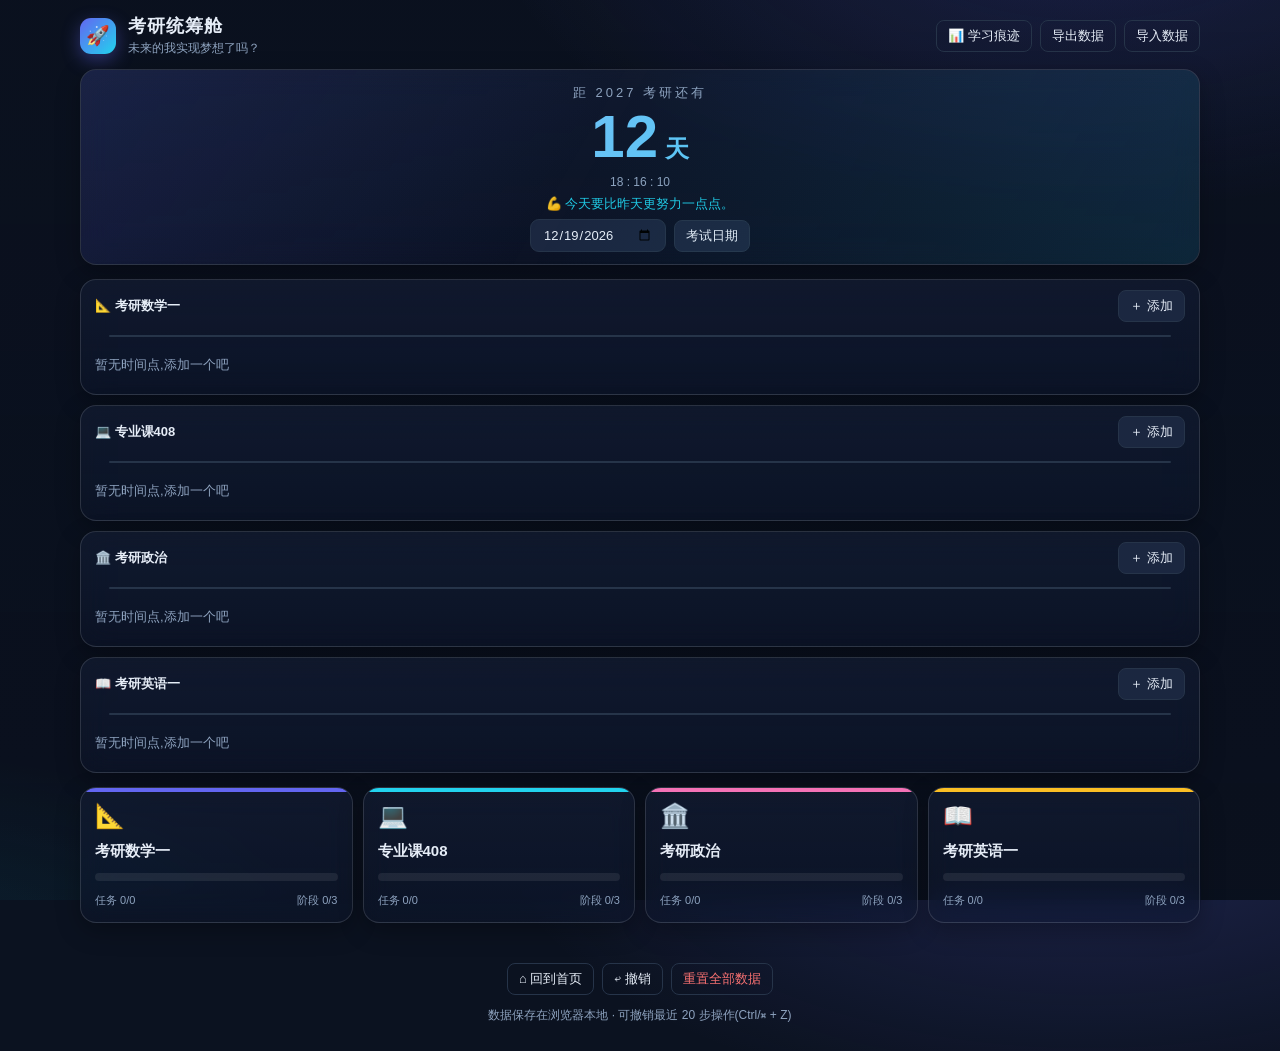
==== index.html @ 226c54fd "已完成区(可编辑/恢复);学习痕迹图表(热力图+趋势图);任务/节点记录完成日期" ====
<!DOCTYPE html>
<html lang="zh-CN">
<head>
<meta charset="UTF-8">
<meta name="viewport" content="width=device-width, initial-scale=1.0">
<title>考研统筹舱 · 向未来出发</title>
<style>
  :root {
    --bg: #0b1220;
    --panel: #141d30;
    --panel-2: #1b2740;
    --line: #263449;
    --text: #e6edf7;
    --muted: #8ea3bf;
    --accent: #6366f1;
    --accent-2: #22d3ee;
    --good: #34d399;
    --warn: #fbbf24;
    --danger: #f87171;
    --radius: 16px;
    --shadow: 0 10px 30px rgba(0,0,0,.35);
  }
  * { box-sizing: border-box; margin: 0; padding: 0; }
  html, body { height: 100%; }
  body {
    font-family: -apple-system, BlinkMacSystemFont, "PingFang SC", "Hiragino Sans GB", "Microsoft YaHei", sans-serif;
    background:
      radial-gradient(1000px 500px at 85% -10%, rgba(99,102,241,.22), transparent 60%),
      radial-gradient(800px 400px at -10% 110%, rgba(34,211,238,.14), transparent 60%),
      var(--bg);
    color: var(--text);
    min-height: 100vh;
  }
  .bg-video {
    position: fixed; inset: 0; width: 100%; height: 100%;
    object-fit: cover; z-index: 0; pointer-events: none;
  }
  .bg-overlay {
    position: fixed; inset: 0; z-index: 1; pointer-events: none;
    background: linear-gradient(180deg, rgba(8,12,24,.28) 0%, rgba(8,12,24,.40) 55%, rgba(8,12,24,.55) 100%);
    opacity: .5;
    transition: opacity .35s ease;
  }
  body:hover .bg-overlay {
    opacity: 1;
  }
  @media (hover: none) {
    .bg-overlay { opacity: 1; }
  }
  .wrap { max-width: 1160px; margin: 0 auto; padding: 14px 20px 24px; }
  .wrap, .toast { position: relative; z-index: 2; }

  header.top { display: flex; align-items: center; justify-content: space-between; gap: 12px; margin-bottom: 12px; flex-wrap: wrap; }
  .brand { display: flex; align-items: center; gap: 12px; }
  .brand .logo {
    width: 36px; height: 36px; border-radius: 11px; flex: none;
    background: linear-gradient(135deg, var(--accent), var(--accent-2));
    display: flex; align-items: center; justify-content: center; font-size: 19px;
    box-shadow: 0 6px 18px rgba(99,102,241,.4);
  }
  .brand h1 { font-size: 18px; font-weight: 700; letter-spacing: 1px; }
  .brand p { font-size: 12px; color: var(--muted); margin-top: 2px; }
  .top-actions { display: flex; gap: 8px; }

  .btn {
    appearance: none; border: 1px solid var(--line); background: var(--panel-2); color: var(--text);
    padding: 9px 16px; border-radius: 10px; font-size: 14px; cursor: pointer; transition: .18s;
    font-family: inherit;
  }
  .btn:hover { border-color: var(--accent); transform: translateY(-1px); }
  .btn.primary { background: linear-gradient(135deg, var(--accent), #4f46e5); border: none; box-shadow: 0 6px 16px rgba(99,102,241,.35); }
  .btn.primary:hover { filter: brightness(1.1); }
  .btn.ghost { background: transparent; }
  .btn.small { padding: 6px 11px; font-size: 13px; border-radius: 8px; }
  .btn.danger { color: var(--danger); }
  .btn:disabled { opacity: .45; cursor: not-allowed; transform: none; }

  .card {
    background: linear-gradient(180deg, rgba(24,34,58,.50), rgba(16,24,44,.40));
    border: 1px solid rgba(255,255,255,.13); border-radius: var(--radius);
    box-shadow: 0 8px 24px rgba(0,0,0,.28); padding: 18px;
    backdrop-filter: blur(14px) saturate(1.3);
    -webkit-backdrop-filter: blur(14px) saturate(1.3);
  }
  .card h2 { font-size: 16px; margin-bottom: 14px; display: flex; align-items: center; gap: 8px; }
  .card h2 .dot { width: 8px; height: 8px; border-radius: 50%; background: var(--accent); box-shadow: 0 0 10px var(--accent); }

  /* 倒计时 */
  .countdown { text-align: center; padding: 14px 22px 12px; position: relative; overflow: hidden; }
  .countdown::before {
    content: ""; position: absolute; inset: 0;
    background: linear-gradient(120deg, rgba(99,102,241,.12), transparent 45%, rgba(34,211,238,.1));
    pointer-events: none;
  }
  .countdown .label { color: var(--muted); font-size: 13px; letter-spacing: 3px; }
  .countdown .big { font-size: clamp(38px, 6vw, 60px); font-weight: 800; line-height: 1.15;
    background: linear-gradient(120deg, #a5b4fc, var(--accent-2)); -webkit-background-clip: text; background-clip: text; color: transparent;
    font-variant-numeric: tabular-nums;
  }
  .countdown .big small { font-size: .4em; font-weight: 600; }
  .countdown .detail { margin-top: 4px; font-size: 12px; color: var(--muted); }
  .countdown .quote { margin-top: 6px; font-size: 13px; color: var(--accent-2); opacity: .95; }
  .countdown .date-edit { margin-top: 6px; display: inline-flex; gap: 8px; align-items: center; }
  .countdown input[type=date] {
    background: var(--panel-2); border: 1px solid var(--line); color: var(--text);
    padding: 7px 12px; border-radius: 9px; font-size: 13px; font-family: inherit;
  }

  /* 首页科目卡片 */
  .subject-strip { display: grid; grid-template-columns: repeat(4, 1fr); gap: 10px; margin-top: 14px; }
  @media (max-width: 980px) { .subject-strip { grid-template-columns: repeat(2, 1fr); } }
  @media (max-width: 560px) { .subject-strip { grid-template-columns: 1fr; } }
  .subject-card {
    position: relative; border-radius: var(--radius); padding: 14px; cursor: pointer; overflow: hidden;
    background: linear-gradient(180deg, rgba(24,34,58,.50), rgba(16,24,44,.40));
    border: 1px solid rgba(255,255,255,.13); box-shadow: 0 8px 24px rgba(0,0,0,.28);
    backdrop-filter: blur(14px) saturate(1.3);
    -webkit-backdrop-filter: blur(14px) saturate(1.3);
    transition: .2s; display: flex; flex-direction: column; gap: 12px;
  }
  .subject-card::before { content: ""; position: absolute; top: 0; left: 0; right: 0; height: 4px; background: var(--sc, var(--accent)); }
  .subject-card:hover { transform: translateY(-4px); border-color: var(--sc, var(--accent)); box-shadow: 0 16px 34px rgba(0,0,0,.45); }
  .subject-card .icon { font-size: 24px; }
  .subject-card .name { font-size: 15px; font-weight: 700; }
  .subject-card .meta { font-size: 11px; color: var(--muted); display: flex; justify-content: space-between; }
  .subject-card .go { margin-top: auto; font-size: 12px; color: var(--sc, var(--accent)); display: flex; align-items: center; gap: 4px; }
  .bar { height: 8px; background: rgba(255,255,255,.08); border-radius: 99px; overflow: hidden; }
  .bar i { display: block; height: 100%; width: 0; border-radius: 99px; background: linear-gradient(90deg, var(--sc, var(--accent)), var(--accent-2)); transition: width .4s; }

  /* 科目页 */
  .sub-header { display: flex; align-items: center; gap: 14px; margin-bottom: 20px; flex-wrap: wrap; }
  .sub-header .back { font-size: 15px; color: var(--muted); cursor: pointer; text-decoration: none; display: flex; align-items: center; gap: 4px; }
  .sub-header .back:hover { color: var(--text); }
  .sub-header h2 { font-size: 22px; font-weight: 800; display: flex; align-items: center; gap: 10px; }
  .sub-header h2 span { width: 38px; height: 38px; border-radius: 11px; background: var(--sc, var(--accent)); display: flex; align-items: center; justify-content: center; font-size: 20px; }
  .tools { display: flex; gap: 10px; flex-wrap: wrap; }
  .tool-link {
    display: inline-flex; align-items: center; gap: 7px; text-decoration: none; color: var(--text);
    background: var(--panel-2); border: 1px solid var(--line); padding: 10px 16px; border-radius: 11px; font-size: 14px; transition: .18s;
  }
  .tool-link:hover { border-color: var(--sc, var(--accent)); transform: translateY(-2px); box-shadow: 0 8px 20px rgba(0,0,0,.3); }
  .tool-link .arr { color: var(--sc, var(--accent)); }
  .no-tools { color: var(--muted); font-size: 13px; background: rgba(255,255,255,.04); border: 1px dashed var(--line); border-radius: 11px; padding: 12px 16px; }

  .grid-2 { display: grid; grid-template-columns: 1fr 1fr; gap: 16px; margin-top: 16px; }
  @media (max-width: 780px) { .grid-2 { grid-template-columns: 1fr; } }

  /* 计时器 */
  .timer-wrap { display: flex; flex-direction: column; align-items: center; gap: 14px; }
  .ring { position: relative; width: 200px; height: 200px; }
  .ring svg { transform: rotate(-90deg); }
  .ring .ring-bg { stroke: rgba(255,255,255,.08); }
  .ring .ring-fg { stroke: url(#grad); stroke-linecap: round; transition: stroke-dashoffset .3s linear; }
  .ring .time {
    position: absolute; inset: 0; display: flex; flex-direction: column; align-items: center; justify-content: center;
    font-size: 40px; font-weight: 800; font-variant-numeric: tabular-nums;
  }
  .ring .time small { font-size: 12px; color: var(--muted); font-weight: 500; }
  .timer-presets { display: flex; gap: 8px; flex-wrap: wrap; justify-content: center; }
  .timer-presets .btn.active { background: var(--accent); border-color: transparent; }
  .timer-ctrl { display: flex; gap: 10px; align-items: center; flex-wrap: wrap; justify-content: center; }
  .timer-custom { display: flex; gap: 8px; align-items: center; }
  .timer-custom input { width: 68px; background: var(--panel-2); border: 1px solid var(--line); color: var(--text); padding: 8px 10px; border-radius: 9px; font-size: 14px; font-family: inherit; }
  .timer-status { font-size: 13px; color: var(--muted); }
  .today-focus { text-align: center; margin-top: 6px; font-size: 13px; }
  .today-focus b { color: var(--accent-2); font-size: 18px; }
  .modal-mask {
    position: fixed; inset: 0; z-index: 50; background: rgba(8,12,24,.66);
    display: none; align-items: center; justify-content: center; padding: 20px;
  }
  .modal-mask.show { display: flex; }
  .modal-box {
    background: var(--panel-2); border: 1px solid var(--line); border-radius: 16px;
    box-shadow: var(--shadow); padding: 24px; width: 100%; max-width: 380px;
  }
  .modal-box h3 { font-size: 17px; margin-bottom: 6px; }
  .modal-box p { font-size: 13px; color: var(--muted); margin-bottom: 14px; }
  .modal-box select {
    width: 100%; background: var(--panel); border: 1px solid var(--line); color: var(--text);
    padding: 10px 12px; border-radius: 10px; font-size: 14px; font-family: inherit; margin-bottom: 16px;
  }
  .modal-box input[type=text], .modal-box input[type=number], .modal-box input[type=date] {
    width: 100%; background: var(--panel); border: 1px solid var(--line); color: var(--text);
    padding: 10px 12px; border-radius: 10px; font-size: 14px; font-family: inherit;
  }
  .modal-box input + input { margin-top: 10px; }
  .modal-actions { display: flex; gap: 8px; justify-content: flex-end; }
  .task-group { margin-top: 12px; padding-top: 12px; border-top: 1px dashed var(--line); }
  .task-group-head { display: flex; justify-content: space-between; align-items: center; font-size: 13px; margin-bottom: 6px; }
  .task-group-head .tg-name { font-weight: 700; }
  .task-group-head .tg-count { color: var(--muted); font-size: 12px; }
  .tg-bar { height: 6px; margin-bottom: 8px; }
  .stage select.task-stage-pick {
    background: var(--panel-2); border: 1px solid var(--line); color: var(--text);
    padding: 5px 6px; border-radius: 8px; font-family: inherit; font-size: 12px; max-width: 112px;
  }
  .stage-add select {
    background: var(--panel-2); border: 1px solid var(--line); color: var(--text);
    padding: 9px 10px; border-radius: 9px; font-family: inherit; font-size: 13px;
  }
  .auto-arch { display: flex; align-items: center; gap: 6px; font-size: 12px; color: var(--muted); margin-bottom: 10px; cursor: pointer; }
  .auto-arch input { accent-color: var(--accent); width: 14px; height: 14px; }
  .archive-toggle {
    margin-top: 4px; cursor: pointer; color: var(--muted); font-size: 12px;
    background: none; border: none; font-family: inherit; padding: 4px 0;
  }
  .archive-toggle:hover { color: var(--text); }
  .archived-list { margin-top: 6px; }
  .archived-list .stage { opacity: .72; }
  .archived-list .stage .stage-title { color: var(--muted); }
  .tree-block { margin-top: 6px; }
  .stage-root { background: rgba(255,255,255,.055); border: 1px solid var(--line); border-radius: 11px; }
  .node-row { background: transparent; border: none; }
  .tgl { border: none; background: none; color: var(--muted); cursor: pointer; font-size: 11px; padding: 2px 4px; width: 20px; flex: none; }
  .tgl:hover { color: var(--text); }
  .tree-children { padding-left: 2px; }
  .legend { display: flex; gap: 8px; font-size: 11px; color: var(--muted); margin-top: 10px; align-items: center; flex-wrap: wrap; }
  .sw { display: inline-block; width: 10px; height: 10px; border-radius: 2px; margin-right: 2px; vertical-align: -1px; }
  .stat-cards { display: grid; grid-template-columns: repeat(auto-fit, minmax(140px, 1fr)); gap: 10px; }
  .stat-card { background: rgba(255,255,255,.05); border: 1px solid var(--line); border-radius: 12px; padding: 12px 14px; }
  .stat-card span { font-size: 12px; color: var(--muted); }
  .stat-card b { display: block; font-size: 21px; margin-top: 4px; color: var(--accent-2); }
  .mark { display: inline-block; width: 9px; height: 9px; border-radius: 50%; margin-right: 7px; flex: none; }
  .mark.green { background: var(--good); box-shadow: 0 0 6px var(--good); }
  .mark.orange { background: var(--warn); box-shadow: 0 0 6px var(--warn); }
  .mark.red { background: var(--danger); box-shadow: 0 0 6px var(--danger); }
  .date-green { color: var(--good); }
  .date-orange { color: var(--warn); }
  .date-red { color: var(--danger); }
  .tl-rows { display: flex; flex-direction: column; gap: 10px; margin-top: 14px; }
  .tl-row { padding: 10px 14px; }
  .tl-row-head { display: flex; justify-content: space-between; align-items: center; margin-bottom: 2px; }
  .tl-row-name { font-size: 13px; font-weight: 700; display: flex; align-items: center; gap: 6px; }
  .timeline { position: relative; padding-top: 22px; display: flex; align-items: stretch; overflow-x: auto; }
  .timeline::before { content: ""; position: absolute; top: 11px; left: 14px; right: 14px; height: 2px; background: var(--line); border-radius: 2px; }
  .tl-node { position: relative; flex: 1 0 72px; min-width: 72px; text-align: center; padding: 0 6px 4px; }
  .tl-node::before {
    content: ""; position: absolute; top: -16px; left: 50%; transform: translateX(-50%); width: 11px; height: 11px;
    border-radius: 50%; background: var(--accent); box-shadow: 0 0 0 3px rgba(99,102,241,.22);
  }
  .tl-node.done::before { background: var(--good); box-shadow: 0 0 0 3px rgba(52,211,153,.22); }
  .tl-node.overdue::before { background: var(--danger); box-shadow: 0 0 0 3px rgba(248,113,113,.22); }
  .tl-node.today::before { background: var(--warn); box-shadow: 0 0 0 3px rgba(251,191,36,.22); }
  .tl-node .tl-title { font-size: 11.5px; display: flex; flex-direction: column; align-items: center; gap: 2px; line-height: 1.3; }
  .tl-node .tl-date { font-size: 10.5px; color: var(--muted); margin-top: 3px; display: flex; flex-direction: column; align-items: center; gap: 2px; }

  /* 进度 */
  .progress-row { display: flex; align-items: center; gap: 14px; margin-bottom: 16px; }
  .progress-row input[type=range] { flex: 1; accent-color: var(--accent); height: 6px; }
  .progress-row output { font-size: 22px; font-weight: 800; min-width: 58px; text-align: right; color: var(--accent-2); }
  textarea, input[type=text] {
    width: 100%; background: var(--panel-2); border: 1px solid var(--line); color: var(--text);
    border-radius: 10px; padding: 10px 12px; font-size: 14px; font-family: inherit; resize: vertical;
  }
  input[type=text] { margin-top: 8px; }
  textarea { min-height: 72px; }
  .saved-hint { font-size: 12px; color: var(--good); opacity: 0; transition: .3s; }
  .saved-hint.show { opacity: 1; }

  /* 阶段目标 */
  .stage { display: flex; align-items: center; gap: 10px; padding: 10px 12px; border-radius: 11px; background: rgba(255,255,255,.04); margin-bottom: 8px; border: 1px solid transparent; }
  .stage:hover { border-color: var(--line); }
  .stage.done .stage-title { text-decoration: line-through; color: var(--muted); }
  .stage input[type=checkbox] { width: 18px; height: 18px; accent-color: var(--good); cursor: pointer; flex: none; }
  .stage .stage-title { flex: 1; font-size: 14px; }
  .stage .stage-date { font-size: 12px; color: var(--muted); }
  .stage .del { color: var(--muted); cursor: pointer; font-size: 15px; border: none; background: none; padding: 2px 6px; border-radius: 6px; }
  .stage .del:hover { color: var(--danger); background: rgba(248,113,113,.12); }
  .stage-add { display: flex; gap: 8px; margin-top: 12px; flex-wrap: wrap; }
  .stage-add input { flex: 1; min-width: 120px; margin-top: 0; }
  .stage-add input[type=date] { width: auto; background: var(--panel-2); border: 1px solid var(--line); color: var(--text); padding: 9px 12px; border-radius: 9px; font-family: inherit; font-size: 13px; }
  .empty-tip { color: var(--muted); font-size: 13px; padding: 10px 0; }

  footer { margin-top: 40px; text-align: center; color: var(--muted); font-size: 12px; line-height: 1.8; }
  footer .actions { display: flex; gap: 8px; justify-content: center; margin-bottom: 10px; flex-wrap: wrap; }

  .toast {
    position: fixed; bottom: 28px; left: 50%; transform: translateX(-50%) translateY(20px);
    background: var(--panel-2); border: 1px solid var(--line); color: var(--text);
    padding: 11px 20px; border-radius: 12px; font-size: 14px; box-shadow: var(--shadow);
    opacity: 0; pointer-events: none; transition: .25s; z-index: 99;
  }
  .toast.show { opacity: 1; transform: translateX(-50%) translateY(0); }
  .hidden { display: none !important; }
</style>
</head>
<body>
<video class="bg-video" src="assets/background.mp4" autoplay muted loop playsinline preload="auto" aria-hidden="true"></video>
<div class="bg-overlay"></div>
<div class="wrap">
  <header class="top">
    <div class="brand">
      <div class="logo">🚀</div>
      <div>
        <h1>考研统筹舱</h1>
        <p>未来的我实现梦想了吗？</p>
      </div>
    </div>
    <div class="top-actions">
      <button class="btn ghost small" onclick="location.hash='#/stats'">📊 学习痕迹</button>
      <button class="btn ghost small" onclick="exportData()">导出数据</button>
      <button class="btn ghost small" onclick="document.getElementById('importFile').click()">导入数据</button>
      <input type="file" id="importFile" accept="application/json" class="hidden" onchange="importData(event)">
    </div>
  </header>

  <main id="view"></main>

  <footer>
    <div class="actions">
      <button class="btn ghost small" onclick="goHome()">⌂ 回到首页</button>
      <button class="btn ghost small" onclick="undo()">↩ 撤销</button>
      <button class="btn ghost small danger" onclick="if(confirm('确定清空所有记录数据吗？可用「撤销」恢复。')) resetAll()">重置全部数据</button>
    </div>
    数据保存在浏览器本地 · 可撤销最近 20 步操作(Ctrl/⌘ + Z)
  </footer>
</div>

<div class="toast" id="toast"></div>

<div class="modal-mask" id="taskModal">
  <div class="modal-box">
    <h3>🎉 专注完成!</h3>
    <p id="taskModalText">这次专注要记录到哪个任务?</p>
    <select id="taskSelect"></select>
    <div class="modal-actions">
      <button class="btn ghost small" onclick="taskModalCancel()">不记录</button>
      <button class="btn primary small" onclick="taskModalConfirm()">记录</button>
    </div>
  </div>
</div>

<div class="modal-mask" id="editModal">
  <div class="modal-box">
    <h3 id="editModalTitle">编辑</h3>
    <input type="text" id="editName" placeholder="名称">
    <input type="date" id="editDate" style="display:none">
    <input type="number" id="editMin" min="0" placeholder="计划分钟" style="display:none">
    <div class="modal-actions" style="margin-top:18px">
      <button class="btn ghost small" onclick="editCancel()">取消</button>
      <button class="btn primary small" onclick="editSave()">保存</button>
    </div>
  </div>
</div>

<svg width="0" height="0" style="position:absolute">
  <defs>
    <linearGradient id="grad" x1="0%" y1="0%" x2="100%" y2="100%">
      <stop offset="0%" stop-color="#6366f1"/>
      <stop offset="100%" stop-color="#22d3ee"/>
    </linearGradient>
  </defs>
</svg>

<script>
const LS_KEY = "kaoyan_plan_v1";
const EXAM_DEFAULT = "2026-12-19";
const SUBJECTS = {
  math: {
    id: "math", name: "考研数学一", short: "数学", icon: "📐", color: "#6366f1",
    tools: [
      { name: "函数全掌握 · 学习工具", url: "考研数学一/函数图像学习/index.html" }
    ]
  },
  cs: {
    id: "cs", name: "专业课408", short: "408", icon: "💻", color: "#22d3ee",
    tools: []
  },
  politics: {
    id: "politics", name: "考研政治", short: "政治", icon: "🏛️", color: "#f472b6",
    tools: []
  },
  english: {
    id: "english", name: "考研英语一", short: "英语", icon: "📖", color: "#fbbf24",
    tools: [
      { name: "词根记忆卡片", url: "考研英语一/词根记忆卡片/index.html" },
      { name: "知识库 · DeepSeek 对话整理", url: "考研英语一/知识库/index.html" }
    ]
  }
};
const QUOTES = [
  "每一天的努力，都是在为未来的自己铺路。",
  "考研是一场修行，坚持到最后的人，运气都不会太差。",
  "现在的每一分钟，都算数。",
  "不要怕走得慢，只怕停下来。",
  "星光不问赶路人，时光不负有心人。",
  "你背过的每一个单词，都在悄悄为你加分。",
  "别让「明天再说」成为你最大的对手。",
  "上岸的路，是自己一步步走出来的。",
  "把书读进去，把心静下来。",
  "今天多学一点，考场就多一分底气。",
  "所有的优秀，都是长期主义的胜利。",
  "认真的人，自带光芒。",
  "你现在流下的汗水，会成为录取通知书上的墨迹。",
  "坚持不是永不动摇，而是犹豫着、退缩着、心猿意马着，但还在往前走。",
  "奋斗的青春最美丽，拼搏的考研最无悔。",
  "与其焦虑未来，不如做好今天。",
  "每多掌握一个知识点，就离梦想更近一步。",
  "天道酬勤，功不唐捐。",
  "最怕你一生碌碌无为，还安慰自己平凡可贵。",
  "现在的你，正在为未来的自己点赞。",
  "读书，是世界上门槛最低的高贵。",
  "今天的学习，是明天自信的底气。",
  "半山腰太挤，我们要去山顶看看。",
  "越努力，越幸运。",
  "忍住寂寞，才配得上繁华。",
  "你的坚持，终将美好。",
  "没有白费的努力，也没有碰巧的成功。",
  "静水流深，厚积薄发。",
  "再坚持一下，终点就在前方。",
  "把简单的事做好，就是不简单。",
  "行动是治愈焦虑的良药。",
  "将来的你，一定会感谢现在拼命的自己。",
  "书山有路勤为径，学海无涯苦作舟。",
  "每一次想放弃的时候，都是蜕变的前奏。",
  "乾坤未定，你我皆是黑马。",
  "心中有光，脚下有路。",
  "自律给我自由，努力给我未来。",
  "不畏将来，不念过往，专注当下。",
  "成功的路上并不拥挤，因为坚持的人不多。",
  "今天要比昨天更努力一点点。",
  "扛得住压力，才配得上梦想。",
  "考得上！来得及！你可以！",
  "人生没有白走的路，每一步都算数。",
  "磨刀不误砍柴工，基础打牢万事通。",
  "你只管努力，剩下的交给时间。",
  "梦想不会发光，发光的是追梦的你。",
  "日夜兼程，终抵彼岸。",
  "学习贵在坚持，成在积累。",
  "心有猛虎，细嗅蔷薇。",
  "愿你所求皆如愿，所行化坦途。",
  "用今天的汗水，换明天的从容。",
  "道阻且长，行则将至。",
  "再长的路，一步步也能走完。",
  "专注，是最高级的自律。",
  "你在三四月做的事，八九月自有答案。",
  "全力以赴，不留遗憾。",
  "熬过无人问津的日子，才有诗和远方。",
  "只要不放弃，你就还没有输。",
  "加油！准研究生！",
  "每一天都是一个新的开始，珍惜当下，把握今天。"
];
function dailyQuote() {
  const now = new Date();
  const start = new Date(now.getFullYear(), 0, 1);
  const doy = Math.floor((now - start) / 86400000);
  return QUOTES[doy % QUOTES.length];
}

let data = load();
let lastSaved = null;
let undoStack = [];
const UNDO_MAX = 20;
lastSaved = JSON.stringify(data);

/* ---------- 数据 ---------- */
function uid() { return Date.now().toString(36) + Math.random().toString(36).slice(2, 7); }
function fmtDate(d) {
  const pad = n => String(n).padStart(2, "0");
  return d.getFullYear() + "-" + pad(d.getMonth() + 1) + "-" + pad(d.getDate());
}
function today() { return fmtDate(new Date()); }
function defaultStages() {
  return [
    { id: uid(), title: "基础阶段", targetDate: "", done: false, tree: [] },
    { id: uid(), title: "强化阶段", targetDate: "", done: false, tree: [] },
    { id: uid(), title: "冲刺阶段", targetDate: "", done: false, tree: [] }
  ];
}
function defaultData() {
  return {
    examDate: EXAM_DEFAULT,
    subjects: {},
    focusLogs: []
  };
}
function freshData() {
  const d = defaultData();
  for (const k of Object.keys(SUBJECTS)) {
    d.subjects[k] = { progress: 0, note: "", updated: "", stages: defaultStages(), tasks: [], autoArchive: true, milestones: [] };
  }
  return d;
}
function load() {
  try {
    const raw = localStorage.getItem(LS_KEY);
    if (!raw) return freshData();
    const d = JSON.parse(raw);
    const merged = freshData();
    for (const k of Object.keys(SUBJECTS)) {
      if (d.subjects && d.subjects[k]) {
        merged.subjects[k] = Object.assign(merged.subjects[k], d.subjects[k]);
        if (!Array.isArray(merged.subjects[k].stages)) merged.subjects[k].stages = defaultStages();
        merged.subjects[k].stages.forEach(s => { if (!Array.isArray(s.tree)) s.tree = []; });
        if (!Array.isArray(merged.subjects[k].tasks)) merged.subjects[k].tasks = [];
        if (!Array.isArray(merged.subjects[k].milestones)) merged.subjects[k].milestones = [];
        if (typeof merged.subjects[k].autoArchive !== "boolean") merged.subjects[k].autoArchive = true;
      }
    }
    if (d.examDate) merged.examDate = d.examDate;
    if (Array.isArray(d.focusLogs)) merged.focusLogs = d.focusLogs;
    return merged;
  } catch (e) {
    return freshData();
  }
}
function save() {
  const next = JSON.stringify(data);
  if (lastSaved !== null && lastSaved !== next) {
    undoStack.push(lastSaved);
    if (undoStack.length > UNDO_MAX) undoStack.shift();
  }
  lastSaved = next;
  localStorage.setItem(LS_KEY, next);
}
function undo() {
  if (!undoStack.length) { toast("没有可撤销的操作"); return; }
  const prev = undoStack.pop();
  try {
    data = JSON.parse(prev);
  } catch (e) {
    toast("撤销失败");
    return;
  }
  lastSaved = prev;
  localStorage.setItem(LS_KEY, prev);
  render();
  toast("已撤销上一步");
}
function toast(msg) {
  const t = document.getElementById("toast");
  t.textContent = msg;
  t.classList.add("show");
  clearTimeout(t._timer);
  t._timer = setTimeout(() => t.classList.remove("show"), 2200);
}
function resetAll() {
  data = freshData();
  save();
  render();
  toast("已重置全部数据");
}
function exportData() {
  const blob = new Blob([JSON.stringify(data, null, 2)], { type: "application/json" });
  const a = document.createElement("a");
  a.href = URL.createObjectURL(blob);
  a.download = "考研统筹数据-" + today() + ".json";
  a.click();
  URL.revokeObjectURL(a.href);
  toast("已导出数据文件");
}
function importData(ev) {
  const f = ev.target.files[0];
  if (!f) return;
  const reader = new FileReader();
  reader.onload = () => {
    try {
      const d = JSON.parse(reader.result);
      if (!d.subjects) throw new Error("bad");
      const merged = freshData();
      for (const k of Object.keys(SUBJECTS)) {
        if (d.subjects[k]) merged.subjects[k] = Object.assign(merged.subjects[k], d.subjects[k]);
      }
      if (d.examDate) merged.examDate = d.examDate;
      if (Array.isArray(d.focusLogs)) merged.focusLogs = d.focusLogs;
      data = merged;
      save();
      render();
      toast("导入成功");
    } catch (e) {
      toast("文件格式不正确，导入失败");
    }
  };
  reader.readAsText(f);
  ev.target.value = "";
}

/* ---------- 倒计时 ---------- */
function countdownHTML() {
  const target = new Date(data.examDate + "T00:00:00");
  const now = new Date();
  let diff = Math.floor((target - now) / 1000);
  if (diff < 0) diff = 0;
  const days = Math.floor(diff / 86400);
  const hours = Math.floor((diff % 86400) / 3600);
  const mins = Math.floor((diff % 3600) / 60);
  const secs = diff % 60;
  const pad = n => String(n).padStart(2, "0");
  return `
    <div class="card countdown">
      <div class="label">距 2027 考研还有</div>
      <div class="big">${days}<small> 天</small></div>
      <div class="detail">${pad(hours)} : ${pad(mins)} : ${pad(secs)}</div>
      <div class="quote">💪 ${esc(dailyQuote())}</div>
      <div class="date-edit">
        <input type="date" value="${data.examDate}" onchange="setExamDate(this.value)">
        <button class="btn small" onclick="alert('默认考试日期为 2026-12-19(2027 考研初试预计时间),可在日期框里修改。')">考试日期</button>
      </div>
    </div>`;
}
function setExamDate(v) {
  if (!v) return;
  data.examDate = v;
  save();
  render();
  toast("考试日期已更新");
}

/* ---------- 首页 ---------- */
function cardHTML(k) {
  const s = SUBJECTS[k];
  const sub = data.subjects[k];
  const done = sub.stages.filter(x => x.done).length;
  const st = taskStats(sub);
  return `
    <div class="subject-card" style="--sc:${s.color}" onclick="location.hash='#/${k}'">
      <div class="icon">${s.icon}</div>
      <div class="name">${s.name}</div>
      <div class="bar"><i style="width:${st.pct}%; background:linear-gradient(90deg,${s.color},var(--accent-2))"></i></div>
      <div class="meta">
        <span>任务 ${st.done}/${st.total}</span>
        <span>阶段 ${done}/${sub.stages.length}</span>
      </div>
    </div>`;
}
function dashboardHTML() {
  return `
    ${countdownHTML()}
    <div class="tl-rows">
      ${Object.keys(SUBJECTS).map(timelineRowHTML).join("")}
    </div>
    <div class="subject-strip">
      ${Object.keys(SUBJECTS).map(cardHTML).join("")}
    </div>`;
}
function timelineRowHTML(k) {
  const s = SUBJECTS[k];
  return `
    <div class="card tl-row">
      <div class="tl-row-head">
        <span class="tl-row-name">${s.icon} ${s.name}</span>
        <button class="btn small" onclick="openMilestoneAdd('${k}')">＋ 添加</button>
      </div>
      ${timelineHTML(k)}
    </div>`;
}
function timelineHTML(k) {
  const sub = data.subjects[k];
  const nodes = [];
  sub.stages.forEach(s => { if (s.targetDate) nodes.push({ id: s.id, name: s.title, date: s.targetDate, done: !!s.done, kind: "stage" }); });
  sub.milestones.forEach(m => nodes.push({ id: m.id, name: m.name, date: m.date, done: false, kind: "ms" }));
  nodes.sort((a, b) => (a.date < b.date ? -1 : a.date > b.date ? 1 : 0));
  return `
    <div class="timeline">
      ${nodes.length === 0 ? `<div class="empty-tip">暂无时间点,添加一个吧</div>` : nodes.map(n => {
        const st = tlState(n);
        return `
        <div class="tl-node ${st.cls}">
          <div class="tl-title">${n.kind === "stage" ? "📁" : "📌"} ${esc(n.name)} ${n.done ? `<span class="date-green">✓ 已完成</span>` : ""}</div>
          <div class="tl-date">
            <span>${n.date} · ${st.text}</span>
            ${n.kind === "ms" ? `
              <button class="del" style="color:var(--accent-2)" onclick="openMilestoneEdit('${k}','${n.id}')" title="编辑">✏️</button>
              <button class="del" onclick="deleteMilestone('${k}','${n.id}')" title="删除">✕</button>` : ""}
          </div>
        </div>`;
      }).join("")}
    </div>`;
}
function tlState(n) {
  if (n.done) return { cls: "done", text: "已完成" };
  const t = today();
  if (n.date === t) return { cls: "today", text: "就是今天" };
  if (n.date < t) {
    const days = Math.round((new Date(t) - new Date(n.date)) / 86400000);
    return { cls: "overdue", text: "已逾期 " + days + " 天" };
  }
  const days = Math.round((new Date(n.date) - new Date(t)) / 86400000);
  return { cls: "", text: "还有 " + days + " 天" };
}
function deleteMilestone(k, id) {
  data.subjects[k].milestones = data.subjects[k].milestones.filter(m => m.id !== id);
  save();
  render();
  toast("已删除时间点");
}
function openMilestoneEdit(k, id) {
  const m = data.subjects[k].milestones.find(x => x.id === id);
  if (!m) return;
  editSubject = k; editType = "milestone"; editId = id;
  document.getElementById("editModalTitle").textContent = "编辑时间点";
  document.getElementById("editName").value = m.name;
  document.getElementById("editDate").value = m.date;
  document.getElementById("editDate").style.display = "";
  document.getElementById("editMin").style.display = "none";
  document.getElementById("editModal").classList.add("show");
}
function openMilestoneAdd(k) {
  editSubject = k; editType = "milestone-new"; editId = null;
  document.getElementById("editModalTitle").textContent = "添加时间点";
  document.getElementById("editName").value = "";
  document.getElementById("editDate").value = "";
  document.getElementById("editDate").style.display = "";
  document.getElementById("editMin").style.display = "none";
  document.getElementById("editModal").classList.add("show");
}
/* ---------- 计时器 ---------- */
const timer = {
  total: 45 * 60,
  remaining: 45 * 60,
  running: false,
  interval: null,
  startedAt: null,
  subject: "math",
  preset: 45
};
function timerHTML(k) {
  const r = Math.PI * 2 * 90;
  const rem = timer.running ? remainingNow() : timer.remaining;
  const frac = timer.total ? rem / timer.total : 0;
  const mm = String(Math.floor(rem / 60)).padStart(2, "0");
  const ss = String(rem % 60).padStart(2, "0");
  const presets = [25, 45, 60, 90];
  return `
    <div class="card">
      <h2><span class="dot"></span>专注计时器</h2>
      <div class="timer-wrap">
        <div class="ring">
          <svg width="200" height="200" viewBox="0 0 200 200">
            <circle class="ring-bg" cx="100" cy="100" r="90" fill="none" stroke-width="10"/>
            <circle class="ring-fg" cx="100" cy="100" r="90" fill="none" stroke-width="10"
              stroke-dasharray="${r}" stroke-dashoffset="${r * (1 - frac)}"/>
          </svg>
          <div class="time"><div>${mm}:${ss}</div><small>${timer.running ? "专注中…" : timer.remaining < timer.total ? "已暂停" : "准备就绪"}</small></div>
        </div>
        <div class="timer-presets">
          ${presets.map(p => `<button class="btn small ${timer.preset === p && timer.remaining === p * 60 ? "active" : ""}" onclick="setPreset(${p})">${p} 分钟</button>`).join("")}
          <span class="timer-custom">
            <input type="number" id="customMin" min="1" max="180" placeholder="自定义">
            <button class="btn small" onclick="setPreset(parseInt(document.getElementById('customMin').value || '0', 10))">设定</button>
          </span>
        </div>
        <div class="timer-ctrl">
          <button class="btn primary" onclick="toggleTimer()">${timer.running ? "⏸ 暂停" : "▶ 开始"}</button>
          <button class="btn" onclick="completeEarly()">✓ 提前完成</button>
          <button class="btn" onclick="resetTimer()">↺ 重置</button>
        </div>
        <div class="today-focus">今日 ${SUBJECTS[k].name} 专注 <b>${subjectToday(k)}</b> 分钟</div>
      </div>
    </div>`;
}
function setPreset(min) {
  if (!min || min < 1) { toast("请输入有效的分钟数"); return; }
  clearInterval(timer.interval);
  timer.interval = null;
  timer.total = timer.remaining = min * 60;
  timer.preset = min;
  timer.running = false;
  timer.startedAt = null;
  render();
}
function remainingNow() {
  if (!timer.running || timer.startedAt == null) return timer.remaining;
  return Math.max(0, timer.remaining - Math.floor((Date.now() - timer.startedAt) / 1000));
}
function updateTimerUI(rem) {
  const el = document.querySelector(".ring .time div");
  const fg = document.querySelector(".ring-fg");
  if (!el || !fg) return;
  const mm = String(Math.floor(rem / 60)).padStart(2, "0");
  const ss = String(rem % 60).padStart(2, "0");
  el.textContent = mm + ":" + ss;
  const r = Math.PI * 2 * 90;
  fg.setAttribute("stroke-dashoffset", r * (1 - rem / timer.total));
}
function recordFocus(min) {
  data.focusLogs.push({ date: today(), subject: timer.subject, minutes: min, ts: Date.now() });
  save();
  beep();
  render();
  if (!openTaskModal(timer.subject, min)) {
    toast("🎉 专注 " + min + " 分钟完成！已记录。");
  }
}
function finishTimer() {
  clearInterval(timer.interval);
  timer.interval = null;
  timer.running = false;
  timer.remaining = 0;
  const min = Math.max(1, Math.round(timer.total / 60));
  recordFocus(min);
}
function completeEarly() {
  if (!timer.running) { toast("计时器没有在运行"); return; }
  const elapsedMin = Math.max(1, Math.round((timer.total - remainingNow()) / 60));
  if (!confirm("现在提前结束？本次专注约 " + elapsedMin + " 分钟，将按这个时长记录。")) return;
  clearInterval(timer.interval);
  timer.interval = null;
  timer.running = false;
  timer.remaining = 0;
  recordFocus(elapsedMin);
}
function tick() {
  const rem = remainingNow();
  updateTimerUI(rem);
  if (rem <= 0) finishTimer();
}
function toggleTimer() {
  if (timer.running) {
    timer.remaining = remainingNow();
    clearInterval(timer.interval);
    timer.interval = null;
    timer.running = false;
  } else {
    if (timer.remaining <= 0) resetTimer();
    timer.startedAt = Date.now();
    timer.running = true;
    timer.interval = setInterval(tick, 500);
  }
  render();
}
function resetTimer() {
  clearInterval(timer.interval);
  timer.interval = null;
  timer.remaining = timer.total;
  timer.running = false;
  timer.startedAt = null;
  render();
}
document.addEventListener("visibilitychange", () => {
  if (!document.hidden && timer.running) tick();
});
document.addEventListener("keydown", (e) => {
  const tag = (e.target && e.target.tagName) || "";
  if (tag === "INPUT" || tag === "TEXTAREA" || tag === "SELECT") return;
  if ((e.metaKey || e.ctrlKey) && e.key.toLowerCase() === "z" && !e.shiftKey) {
    e.preventDefault();
    undo();
  }
});
function subjectToday(k) {
  return data.focusLogs.filter(l => l.date === today() && l.subject === k).reduce((a, b) => a + b.minutes, 0);
}
function beep() {
  try {
    const ctx = new (window.AudioContext || window.webkitAudioContext)();
    [0, 1, 2].forEach(i => {
      const o = ctx.createOscillator();
      const g = ctx.createGain();
      o.connect(g); g.connect(ctx.destination);
      o.frequency.value = 660 + i * 100;
      g.gain.value = 0.18;
      o.start(ctx.currentTime + i * 0.28);
      g.gain.exponentialRampToValueAtTime(0.001, ctx.currentTime + i * 0.28 + 0.24);
      o.stop(ctx.currentTime + i * 0.28 + 0.25);
    });
  } catch (e) {}
}

/* ---------- 学习任务 ---------- */
function taskStats(sub) {
  const total = sub.tasks.length;
  const done = sub.tasks.filter(t => t.done).length;
  return { total, done, pct: total ? Math.round(done / total * 100) : 0 };
}
function treeCardHTML(k) {
  const sub = data.subjects[k];
  const st = taskStats(sub);
  return `
    <div class="card">
      <h2><span class="dot"></span>学习目录(阶段 · 内容 · 任务)</h2>
      <div class="bar" style="margin-bottom:8px"><i style="width:${st.pct}%; background:linear-gradient(90deg,var(--accent),var(--accent-2))"></i></div>
      <div class="meta" style="font-size:12px;color:var(--muted);margin-bottom:10px;display:flex;justify-content:space-between">
        <span>任务进度 ${st.pct}%</span>
        <span>已完成 ${st.done}/${st.total} 个任务</span>
      </div>
      <label class="auto-arch">
        <input type="checkbox" ${sub.autoArchive ? "checked" : ""} onchange="setAutoArchive('${k}', this.checked)"> 完成任务后自动归档
      </label>
      ${sub.stages.length === 0 ? `<div class="empty-tip">还没有阶段目标,先添加一个阶段吧</div>` : sub.stages.map(s => stageTreeHTML(k, s)).join("")}
      ${(() => { const d = completedInfo(k); return d.count ? `
        <button class="archive-toggle" style="margin-top:10px" onclick="toggleDoneList('${k}')">✅ 已完成 ${d.count} 项(点击展开)</button>
        <div class="archived-list" id="done-${k}" style="display:${doneOpen.has(k) ? "" : "none"}">
          ${d.rows}
        </div>` : ""; })()}
      <div class="stage-add">
        <input type="text" id="stageTitle" placeholder="阶段名称,如:基础阶段">
        <input type="date" id="stageDate">
        <button class="btn primary small" onclick="addStage('${k}')">添加阶段</button>
      </div>
    </div>`;
}
function stageTreeHTML(k, stage) {
  if (stage.done) return "";
  const sub = data.subjects[k];
  const expanded = !collapsedStages.has(stage.id);
  const activeNodes = stage.tree.filter(n => !n.done);
  const rootTasks = sub.tasks.filter(t => t.stageId === stage.id && !t.done && !t.nodeId);
  const hasMore = activeNodes.length > 0 || rootTasks.length > 0;
  return `
    <div class="tree-block">
      <div class="stage stage-root ${stage.done ? "done" : ""}">
        <input type="checkbox" ${stage.done ? "checked" : ""} onchange="toggleStage('${k}','${stage.id}')">
        <button class="tgl" onclick="toggleExpandStage('${k}','${stage.id}')" title="展开/折叠">${hasMore ? (expanded ? "▾" : "▸") : ""}</button>
        <div class="stage-title">${stageMark(stage)}${esc(stage.title)}</div>
        <div class="stage-date ${stageDateClass(stage)}">${stage.targetDate || "未设日期"}</div>
        <button class="del" style="color:var(--accent-2)" onclick="openNodeAdd('${k}','${stage.id}','')" title="添加内容">＋内容</button>
        <button class="del" style="color:var(--accent-2)" onclick="openTaskAdd('${k}','${stage.id}','')" title="添加任务">＋任务</button>
        <button class="del" style="color:var(--accent-2)" onclick="openStageEdit('${k}','${stage.id}')" title="编辑">✏️</button>
        <button class="del" onclick="deleteStage('${k}','${stage.id}')" title="删除">✕</button>
      </div>
      <div class="tree-children ${expanded ? "" : "hide"}">
        ${activeNodes.map(n => nodeHTML(k, stage, n, 0)).join("")}
        ${rootTasks.map(t => taskRowHTML(k, t)).join("")}
      </div>
    </div>`;
}
function nodeHTML(k, stage, node, depth) {
  if (node.done) return "";
  const sub = data.subjects[k];
  const expanded = !collapsedNodes.has(node.id);
  const tasks = sub.tasks.filter(t => t.nodeId === node.id && !t.done);
  const activeChildren = node.children.filter(c => !c.done);
  const hasMore = activeChildren.length > 0 || tasks.length > 0;
  return `
    <div class="tree-block" style="margin-left:${depth ? depth * 18 : 0}px">
      <div class="stage node-row ${node.done ? "done" : ""}">
        <input type="checkbox" ${node.done ? "checked" : ""} onchange="toggleNode('${k}','${stage.id}','${node.id}')">
        <button class="tgl" onclick="toggleExpandNode('${stage.id}','${node.id}')" title="展开/折叠">${hasMore ? (expanded ? "▾" : "▸") : ""}</button>
        <div class="stage-title">${node.done ? "✅ " : "📂 "}${esc(node.title)}</div>
        <div class="stage-date">${activeChildren.length ? "子项 " + activeChildren.length : (tasks.length ? tasks.length + " 任务" : "")}</div>
        <button class="del" style="color:var(--accent-2)" onclick="openNodeAdd('${k}','${stage.id}','${node.id}')" title="添加子内容">＋子</button>
        <button class="del" style="color:var(--accent-2)" onclick="openTaskAdd('${k}','${stage.id}','${node.id}')" title="添加任务">＋任务</button>
        <button class="del" style="color:var(--accent-2)" onclick="openNodeEdit('${k}','${stage.id}','${node.id}')" title="编辑">✏️</button>
        <button class="del" onclick="deleteNode('${k}','${stage.id}','${node.id}')" title="删除">✕</button>
      </div>
      <div class="tree-children ${expanded ? "" : "hide"}">
        ${activeChildren.map(c => nodeHTML(k, stage, c, depth + 1)).join("")}
        ${tasks.map(t => taskRowHTML(k, t)).join("")}
      </div>
    </div>`;
}
function taskRowHTML(k, t) {
  return `
    <div class="stage ${t.done ? "done" : ""}" style="margin-left:18px">
      <input type="checkbox" ${t.done ? "checked" : ""} onchange="toggleTask('${k}','${t.id}')">
      <div class="stage-title">${taskMark(t)}${esc(t.name)}</div>
      <div class="stage-date">已专注 ${t.focusMin || 0} / 计划 ${t.plannedMin || 0} 分钟</div>
      <select class="task-stage-pick" onchange="moveTask('${k}','${t.id}', this.value)">
        ${nodeOptionsHTML(k, t)}
      </select>
      ${t.done && !t.archived ? `<button class="del" style="color:var(--accent-2)" onclick="archiveTask('${k}','${t.id}')" title="归档">📦</button>` : ""}
      <button class="del" style="color:var(--accent-2)" onclick="openTaskEdit('${k}','${t.id}')" title="编辑">✏️</button>
      <button class="del" onclick="deleteTask('${k}','${t.id}')" title="删除">✕</button>
    </div>`;
}
function nodeOptionsHTML(k, t) {
  const sub = data.subjects[k];
  let h = '<option value="|">未分组</option>';
  for (const s of sub.stages) {
    h += `<option value="${s.id}|" ${(!t.nodeId && t.stageId === s.id) ? "selected" : ""}>${esc(s.title)}(直接)</option>`;
    const walk = (node, path) => {
      h += `<option value="${s.id + "|" + node.id}" ${t.nodeId === node.id ? "selected" : ""}>${esc(path + " › " + node.title)}</option>`;
      node.children.forEach(c => walk(c, path + " › " + node.title));
    };
    s.tree.forEach(n => walk(n, s.title));
  }
  return h;
}
function completedInfo(k) {
  const sub = data.subjects[k];
  let count = 0;
  const rows = [];
  const pathOf = (stageId, nodeId) => {
    const s = sub.stages.find(x => x.id === stageId);
    if (!s) return "未分组";
    if (!nodeId) return s.title + "(直接)";
    const trail = [];
    const find = (nodes, target, path) => {
      for (const node of nodes) {
        if (node.id === target) { trail.push(...path, node.title); return true; }
        if (find(node.children || [], target, path.concat(node.title))) return true;
      }
      return false;
    };
    find(s.tree, nodeId, [s.title]);
    return trail.length ? trail.join(" › ") : s.title + "(直接)";
  };
  const row = (title, date, extra, actions) => `
    <div class="stage">
      <span style="width:18px;flex:none">✅</span>
      <div class="stage-title">${title}</div>
      <div class="stage-date">${date} ${extra || ""}</div>
      ${actions}
    </div>`;
  sub.stages.filter(s => s.done).forEach(s => {
    count++;
    rows.push(row(stageMark(s) + esc(s.title), s.targetDate || "未设日期", "", `
      <button class="del" style="color:var(--accent-2)" onclick="restoreStage('${k}','${s.id}')" title="恢复">↩</button>
      <button class="del" style="color:var(--accent-2)" onclick="openStageEdit('${k}','${s.id}')" title="编辑">✏️</button>
      <button class="del" onclick="deleteStage('${k}','${s.id}')" title="删除">✕</button>`));
  });
  const walk = (stage, node, path) => {
    if (node.done) {
      count++;
      rows.push(row("📂 " + esc(node.title), path, "", `
        <button class="del" style="color:var(--accent-2)" onclick="restoreNode('${k}','${stage.id}','${node.id}')" title="恢复">↩</button>
        <button class="del" style="color:var(--accent-2)" onclick="openNodeEdit('${k}','${stage.id}','${node.id}')" title="编辑">✏️</button>
        <button class="del" onclick="deleteNode('${k}','${stage.id}','${node.id}')" title="删除">✕</button>`));
    }
    node.children.forEach(c => walk(stage, c, path + " › " + node.title));
  };
  sub.stages.forEach(s => s.tree.forEach(n => walk(s, n, s.title)));
  sub.tasks.filter(t => t.done).forEach(t => {
    count++;
    rows.push(row(taskMark(t) + esc(t.name), "已专注 " + (t.focusMin || 0) + " / 计划 " + (t.plannedMin || 0) + " 分钟", pathOf(t.stageId, t.nodeId) + (t.archived ? " · 已归档" : ""), `
      <button class="del" style="color:var(--accent-2)" onclick="restoreTask('${k}','${t.id}')" title="恢复">↩</button>
      <button class="del" style="color:var(--accent-2)" onclick="openTaskEdit('${k}','${t.id}')" title="编辑">✏️</button>
      <button class="del" onclick="deleteTask('${k}','${t.id}')" title="删除">✕</button>`));
  });
  return { count, rows: rows.join("") };
}
let doneOpen = new Set();
function toggleDoneList(k) {
  doneOpen.has(k) ? doneOpen.delete(k) : doneOpen.add(k);
  render();
}
function restoreStage(k, id) {
  const s = data.subjects[k].stages.find(x => x.id === id);
  if (s) { s.done = false; s.doneAt = null; save(); render(); toast("已恢复"); }
}
function restoreNode(k, stageId, nodeId) {
  const s = data.subjects[k].stages.find(x => x.id === stageId);
  const n = s && findNode(s, nodeId);
  if (n) { n.done = false; n.doneAt = null; save(); render(); toast("已恢复"); }
}
function restoreTask(k, id) {
  const t = data.subjects[k].tasks.find(x => x.id === id);
  if (t) { t.done = false; t.doneAt = null; t.archived = false; save(); render(); toast("已恢复"); }
}
function taskMark(t) {
  if (!t.done || !t.plannedMin) return "";
  const diff = (t.focusMin || 0) - t.plannedMin;
  if (diff < -15) return '<span class="mark green"></span>';
  if (diff > 15) return '<span class="mark red"></span>';
  return '<span class="mark orange"></span>';
}
function stageMark(s) {
  if (!s.done || !s.targetDate || !s.doneAt) return "";
  if (s.doneAt < s.targetDate) return '<span class="mark green"></span>';
  if (s.doneAt > s.targetDate) return '<span class="mark red"></span>';
  return '<span class="mark orange"></span>';
}
function stageDateClass(s) {
  if (!s.done || !s.targetDate || !s.doneAt) return "";
  if (s.doneAt < s.targetDate) return "date-green";
  if (s.doneAt > s.targetDate) return "date-red";
  return "date-orange";
}
function findNode(stage, nodeId) {
  const stack = (stage.tree || []).slice();
  while (stack.length) {
    const n = stack.shift();
    if (n.id === nodeId) return n;
    stack.unshift(...(n.children || []));
  }
  return null;
}
function collectNodeIds(node) {
  let ids = [node.id];
  (node.children || []).forEach(c => ids = ids.concat(collectNodeIds(c)));
  return ids;
}
let collapsedStages = new Set();
let collapsedNodes = new Set();
function toggleExpandStage(k, id) {
  collapsedStages.has(id) ? collapsedStages.delete(id) : collapsedStages.add(id);
  render();
}
function toggleExpandNode(stageId, nodeId) {
  collapsedNodes.has(nodeId) ? collapsedNodes.delete(nodeId) : collapsedNodes.add(nodeId);
  render();
}
function toggleNode(k, stageId, nodeId) {
  const s = data.subjects[k].stages.find(x => x.id === stageId);
  const n = s && findNode(s, nodeId);
  if (n) {
    n.done = !n.done;
    n.doneAt = n.done ? today() : null;
    save();
    render();
  }
}
function deleteNode(k, stageId, nodeId) {
  const sub = data.subjects[k];
  const s = sub.stages.find(x => x.id === stageId);
  if (!s) return;
  const n = findNode(s, nodeId);
  if (!n) return;
  const ids = collectNodeIds(n);
  sub.tasks.forEach(t => { if (ids.indexOf(t.nodeId) !== -1) t.nodeId = null; });
  const prune = nodes => nodes.filter(x => x.id !== nodeId).map(x => { x.children = prune(x.children || []); return x; });
  s.tree = prune(s.tree);
  save();
  render();
  toast("已删除内容,其任务移回阶段下");
}
function toggleTask(k, id) {
  const t = data.subjects[k].tasks.find(x => x.id === id);
  if (t) {
    t.done = !t.done;
    t.doneAt = t.done ? today() : null;
    if (t.done && data.subjects[k].autoArchive) t.archived = true;
    save();
    render();
  }
}
function deleteTask(k, id) {
  data.subjects[k].tasks = data.subjects[k].tasks.filter(x => x.id !== id);
  save();
  render();
  toast("已删除任务");
}
function setAutoArchive(k, v) {
  data.subjects[k].autoArchive = v;
  save();
  render();
}
function archiveTask(k, id) {
  const t = data.subjects[k].tasks.find(x => x.id === id);
  if (t) {
    t.done = true;
    t.archived = true;
    save();
    render();
    toast("已归档到阶段历史");
  }
}
function moveTask(k, id, val) {
  const t = data.subjects[k].tasks.find(x => x.id === id);
  if (t) {
    const parts = val.split("|");
    t.stageId = parts[0] || null;
    t.nodeId = parts[1] || null;
    save();
    render();
  }
}

/* ---------- 专注记录到任务 ---------- */
let taskModalSubject = null;
let taskModalMin = 0;
function openTaskModal(k, minutes) {
  const list = data.subjects[k].tasks;
  if (!list.length) return false;
  taskModalSubject = k;
  taskModalMin = minutes;
  const sel = document.getElementById("taskSelect");
  sel.innerHTML = list.map(t => `<option value="${t.id}">${esc(t.name)}${t.done ? " ✓" : ""}</option>`).join("");
  document.getElementById("taskModalText").textContent = "这次专注 " + minutes + " 分钟,要记录到哪个任务?";
  document.getElementById("taskModal").classList.add("show");
  return true;
}
function taskModalClose() {
  document.getElementById("taskModal").classList.remove("show");
  taskModalSubject = null;
}
function taskModalCancel() { taskModalClose(); }
function taskModalConfirm() {
  const id = document.getElementById("taskSelect").value;
  const t = data.subjects[taskModalSubject].tasks.find(x => x.id === id);
  if (t) {
    t.focusMin = (t.focusMin || 0) + taskModalMin;
    save();
  }
  taskModalClose();
  render();
  toast("已记录到任务");
}

/* ---------- 编辑阶段目标 / 任务 ---------- */
let editSubject = null;
let editType = null;
let editId = null;
let editStageId = null;
let editParentNodeId = null;
function openStageEdit(k, id) {
  const s = data.subjects[k].stages.find(x => x.id === id);
  if (!s) return;
  editSubject = k; editType = "stage"; editId = id;
  document.getElementById("editModalTitle").textContent = "编辑阶段目标";
  document.getElementById("editName").value = s.title;
  document.getElementById("editDate").value = s.targetDate || "";
  document.getElementById("editDate").style.display = "";
  document.getElementById("editMin").style.display = "none";
  document.getElementById("editModal").classList.add("show");
}
function openTaskEdit(k, id) {
  const t = data.subjects[k].tasks.find(x => x.id === id);
  if (!t) return;
  editSubject = k; editType = "task"; editId = id;
  document.getElementById("editModalTitle").textContent = "编辑任务";
  document.getElementById("editName").value = t.name;
  document.getElementById("editMin").value = t.plannedMin || "";
  document.getElementById("editDate").style.display = "none";
  document.getElementById("editMin").style.display = "";
  document.getElementById("editModal").classList.add("show");
}
function openNodeEdit(k, stageId, nodeId) {
  const s = data.subjects[k].stages.find(x => x.id === stageId);
  const n = s && findNode(s, nodeId);
  if (!n) return;
  editSubject = k; editType = "node"; editStageId = stageId; editId = nodeId;
  document.getElementById("editModalTitle").textContent = "编辑内容";
  document.getElementById("editName").value = n.title;
  document.getElementById("editDate").style.display = "none";
  document.getElementById("editMin").style.display = "none";
  document.getElementById("editModal").classList.add("show");
}
function openNodeAdd(k, stageId, parentNodeId) {
  editSubject = k; editType = "node-new"; editStageId = stageId; editParentNodeId = parentNodeId || null; editId = null;
  document.getElementById("editModalTitle").textContent = "添加内容";
  document.getElementById("editName").value = "";
  document.getElementById("editDate").style.display = "none";
  document.getElementById("editMin").style.display = "none";
  document.getElementById("editModal").classList.add("show");
}
function openTaskAdd(k, stageId, nodeId) {
  editSubject = k; editType = "task-new"; editStageId = stageId; editId = nodeId || null; editParentNodeId = null;
  document.getElementById("editModalTitle").textContent = "添加任务";
  document.getElementById("editName").value = "";
  document.getElementById("editMin").value = "";
  document.getElementById("editDate").style.display = "none";
  document.getElementById("editMin").style.display = "";
  document.getElementById("editModal").classList.add("show");
}
function editCancel() {
  document.getElementById("editModal").classList.remove("show");
  editSubject = editType = editId = editStageId = editParentNodeId = null;
}
function editSave() {
  const name = document.getElementById("editName").value.trim();
  if (!name) { toast("名称不能为空"); return; }
  if (editType === "stage") {
    const s = data.subjects[editSubject].stages.find(x => x.id === editId);
    if (s) {
      s.title = name;
      s.targetDate = document.getElementById("editDate").value;
    }
  } else if (editType === "task") {
    const t = data.subjects[editSubject].tasks.find(x => x.id === editId);
    if (t) {
      t.name = name;
      t.plannedMin = Math.max(0, parseInt(document.getElementById("editMin").value || "0", 10));
    }
  } else if (editType === "milestone") {
    const m = data.subjects[editSubject].milestones.find(x => x.id === editId);
    if (m) {
      m.name = name;
      m.date = document.getElementById("editDate").value;
    }
  } else if (editType === "milestone-new") {
    const date = document.getElementById("editDate").value;
    if (!date) { toast("请选择日期"); return; }
    data.subjects[editSubject].milestones.push({ id: uid(), name, date });
  } else if (editType === "node") {
    const s = data.subjects[editSubject].stages.find(x => x.id === editStageId);
    const n = s && findNode(s, editId);
    if (n) n.title = name;
  } else if (editType === "node-new") {
    const s = data.subjects[editSubject].stages.find(x => x.id === editStageId);
    if (s) {
      const node = { id: uid(), title: name, done: false, children: [] };
      if (editParentNodeId) {
        const p = findNode(s, editParentNodeId);
        if (p) p.children.push(node);
      } else {
        s.tree.push(node);
      }
    }
  } else if (editType === "task-new") {
    data.subjects[editSubject].tasks.push({
      id: uid(), name, plannedMin: Math.max(0, parseInt(document.getElementById("editMin").value || "0", 10)),
      done: false, focusMin: 0, stageId: editStageId, nodeId: editId
    });
  }
  editCancel();
  save();
  render();
  toast("已保存修改");
}

/* ---------- 阶段目标 ---------- */
function addStage(k) {
  const title = document.getElementById("stageTitle").value.trim();
  if (!title) { toast("请输入目标名称"); return; }
  const targetDate = document.getElementById("stageDate").value;
  data.subjects[k].stages.push({ id: uid(), title, targetDate, done: false, tree: [] });
  save();
  render();
  toast("已添加阶段目标");
}
function toggleStage(k, id) {
  const s = data.subjects[k].stages.find(x => x.id === id);
  if (s) {
    s.done = !s.done;
    s.doneAt = s.done ? today() : null;
    save();
    render();
  }
}
function deleteStage(k, id) {
  data.subjects[k].tasks.forEach(t => { if (t.stageId === id) { t.stageId = null; t.nodeId = null; } });
  data.subjects[k].stages = data.subjects[k].stages.filter(x => x.id !== id);
  save();
  render();
  toast("已删除阶段,其任务已移至未分组");
}
function esc(s) {
  const d = document.createElement("div");
  d.textContent = s;
  return d.innerHTML;
}

/* ---------- 科目页 ---------- */
function subjectHTML(k) {
  const s = SUBJECTS[k];
  timer.subject = k;
  return `
    <div class="sub-header">
      <a class="back" href="#" onclick="event.preventDefault();goHome()">← 返回首页</a>
      <h2><span style="background:${s.color}">${s.icon}</span>${s.name}</h2>
    </div>
    ${s.tools.length ? `
      <div class="tools">
        ${s.tools.map(t => `<a class="tool-link" href="${t.url}" target="_blank" rel="noopener">${esc(t.name)}<span class="arr">↗</span></a>`).join("")}
      </div>` : `<div class="no-tools">本科目暂无在线学习工具(学习资料使用本地文件),统筹记录功能正常使用。</div>`}
    <div class="grid-2">
      ${timerHTML(k)}
      <div>
        ${treeCardHTML(k)}
      </div>
    </div>
    <div class="card" style="margin-top:16px">
      <h2><span class="dot"></span>学习痕迹 · 近 8 周</h2>
      ${heatmapSVG(k, 8)}
      ${heatmapLegend()}
    </div>`;
}

/* ---------- 学习痕迹图表 ---------- */
function dayLevel(min) {
  if (!min) return 0;
  if (min < 30) return 1;
  if (min < 60) return 2;
  if (min < 90) return 3;
  return 4;
}
function focusByDate(subject) {
  const map = {};
  data.focusLogs.forEach(l => { if (!subject || l.subject === subject) map[l.date] = (map[l.date] || 0) + l.minutes; });
  return map;
}
function fmtD(d) {
  return d.getFullYear() + "-" + String(d.getMonth() + 1).padStart(2, "0") + "-" + String(d.getDate()).padStart(2, "0");
}
function heatmapSVG(subject, weeks) {
  const map = focusByDate(subject);
  const colors = ["rgba(255,255,255,.07)", "rgba(52,211,153,.30)", "rgba(52,211,153,.55)", "rgba(52,211,153,.80)", "#34d399"];
  const cell = 11, gap = 3;
  const end = new Date();
  const start = new Date(end);
  start.setDate(start.getDate() - (weeks * 7 - 1));
  start.setDate(start.getDate() - start.getDay());
  const cols = Math.ceil((end - start) / (7 * 86400000));
  const todayStr = fmtD(new Date());
  let h = '<div style="overflow-x:auto"><svg width="' + (cols * (cell + gap) + 4) + '" height="' + (7 * (cell + gap) + 26) + '" role="img" aria-label="学习热力图">';
  for (let c = 0; c < cols; c++) {
    const d = new Date(start);
    d.setDate(start.getDate() + c * 7);
    if (d.getDate() <= 7) h += '<text x="' + (c * (cell + gap)) + '" y="10" font-size="9" fill="#8ea3bf">' + (d.getMonth() + 1) + '月</text>';
  }
  for (let c = 0; c < cols; c++) {
    for (let r = 0; r < 7; r++) {
      const d = new Date(start);
      d.setDate(start.getDate() + c * 7 + r);
      if (d > end) continue;
      const key = fmtD(d);
      const mins = map[key] || 0;
      const x = c * (cell + gap), y = 26 + r * (cell + gap);
      h += '<rect x="' + x + '" y="' + y + '" width="' + cell + '" height="' + cell + '" rx="2.5" fill="' + colors[dayLevel(mins)] + '">' +
        '<title>' + key + (key === todayStr ? "(今天)" : "") + ' 专注 ' + mins + ' 分钟</title></rect>';
    }
  }
  h += '</svg></div>';
  return h;
}
function heatmapLegend() {
  const colors = ["rgba(255,255,255,.07)", "rgba(52,211,153,.30)", "rgba(52,211,153,.55)", "rgba(52,211,153,.80)", "#34d399"];
  return '<div class="legend"><span>少</span>' + colors.map(c => '<span class="sw" style="background:' + c + '"></span>').join("") + '<span>多</span><span>· 颜色越深,当天专注越久</span></div>';
}
function doneByDate() {
  const map = {};
  for (const k in SUBJECTS) {
    data.subjects[k].tasks.forEach(t => { if (t.done && t.doneAt) map[t.doneAt] = (map[t.doneAt] || 0) + 1; });
  }
  return map;
}
function dailyChartSVG() {
  const days = 30;
  const focus = focusByDate(null);
  const doneMap = doneByDate();
  const arr = [];
  const now = new Date();
  for (let i = days - 1; i >= 0; i--) {
    const d = new Date(now);
    d.setDate(now.getDate() - i);
    const key = fmtD(d);
    arr.push({ key, min: focus[key] || 0, done: doneMap[key] || 0 });
  }
  const maxMin = Math.max(1, ...arr.map(x => x.min));
  const maxDone = Math.max(1, ...arr.map(x => x.done));
  const W = 680, H = 190, top = 14, base = 150;
  const slot = W / days;
  let h = '<svg viewBox="0 0 ' + W + ' ' + H + '" width="100%" role="img" aria-label="近30天趋势">';
  h += '<line x1="0" y1="' + base + '" x2="' + W + '" y2="' + base + '" stroke="#263449" stroke-width="1"/>';
  arr.forEach((x, i) => {
    const bw = Math.max(2, slot * 0.6);
    const bh = x.min / maxMin * (base - top);
    h += '<rect x="' + (i * slot + (slot - bw) / 2).toFixed(1) + '" y="' + (base - bh).toFixed(1) + '" width="' + bw.toFixed(1) + '" height="' + bh.toFixed(1) + '" fill="rgba(99,102,241,.75)" rx="2">' +
      '<title>' + x.key + ' 专注 ' + x.min + ' 分钟</title></rect>';
  });
  const pts = arr.map((x, i) => (i * slot + slot / 2).toFixed(1) + ',' + (base - x.done / maxDone * (base - top)).toFixed(1));
  h += '<polyline points="' + pts.join(" ") + '" fill="none" stroke="#34d399" stroke-width="2"/>';
  for (let i = 0; i < days; i += 5) {
    h += '<text x="' + (i * slot + slot / 2) + '" y="' + (base + 16) + '" font-size="9" text-anchor="middle" fill="#8ea3bf">' + arr[i].key.slice(5).replace("-", "/") + '</text>';
  }
  h += '</svg>';
  return h;
}
function streakDays() {
  const set = new Set(data.focusLogs.map(l => l.date));
  const d = new Date();
  if (!set.has(fmtD(d))) d.setDate(d.getDate() - 1);
  let s = 0;
  while (set.has(fmtD(d))) { s++; d.setDate(d.getDate() - 1); }
  return s;
}
function renderStatsPage() {
  const totalMin = data.focusLogs.reduce((a, b) => a + b.minutes, 0);
  let doneTasks = 0;
  for (const k in SUBJECTS) doneTasks += data.subjects[k].tasks.filter(t => t.done).length;
  const focusDays = new Set(data.focusLogs.map(l => l.date)).size;
  const avg = focusDays ? Math.round(totalMin / focusDays) : 0;
  const cards = [
    ["累计专注", Math.round(totalMin / 60 * 10) / 10 + " 小时"],
    ["完成任务", doneTasks + " 个"],
    ["连续坚持", streakDays() + " 天"],
    ["活跃天数", focusDays + " 天"],
    ["日均专注", avg + " 分钟"]
  ];
  return `
    <div class="sub-header">
      <a class="back" href="#" onclick="event.preventDefault();goHome()">← 返回首页</a>
      <h2>📊 学习痕迹</h2>
    </div>
    <div class="stat-cards">${cards.map(c => `<div class="stat-card"><span>${c[0]}</span><b>${c[1]}</b></div>`).join("")}</div>
    <div class="card" style="margin-top:14px">
      <h2><span class="dot"></span>专注热力图 · 近 14 周</h2>
      ${heatmapSVG(null, 14)}
      ${heatmapLegend()}
    </div>
    <div class="card" style="margin-top:14px">
      <h2><span class="dot"></span>近 30 天 · 专注时长与完成任务</h2>
      ${dailyChartSVG()}
      <div class="legend"><span class="sw" style="background:rgba(99,102,241,.75)"></span>专注分钟<span class="sw" style="background:#34d399"></span>完成任务数</div>
    </div>`;
}

/* ---------- 渲染 ---------- */
function render() {
  const hash = location.hash.replace(/^#\//, "");
  const view = document.getElementById("view");
  if (SUBJECTS[hash]) {
    document.title = SUBJECTS[hash].name + " · 考研统筹舱";
    view.innerHTML = subjectHTML(hash);
  } else if (hash === "stats") {
    document.title = "学习痕迹 · 考研统筹舱";
    view.innerHTML = renderStatsPage();
  } else {
    document.title = "考研统筹舱 · 向未来出发";
    view.innerHTML = dashboardHTML();
  }
}
function goHome() { location.hash = ""; }
window.addEventListener("hashchange", render);
render();
setInterval(() => {
  if (!location.hash.replace(/^#\//, "")) {
    const c = document.querySelector(".countdown .big");
    const d = document.querySelector(".countdown .detail");
    if (c && d) {
      const target = new Date(data.examDate + "T00:00:00");
      let diff = Math.floor((target - new Date()) / 1000);
      if (diff < 0) diff = 0;
      c.innerHTML = Math.floor(diff / 86400) + "<small> 天</small>";
      const pad = n => String(n).padStart(2, "0");
      d.textContent = pad(Math.floor((diff % 86400) / 3600)) + " : " + pad(Math.floor((diff % 3600) / 60)) + " : " + pad(diff % 60);
    }
  }
}, 1000);
</script>
</body>
</html>
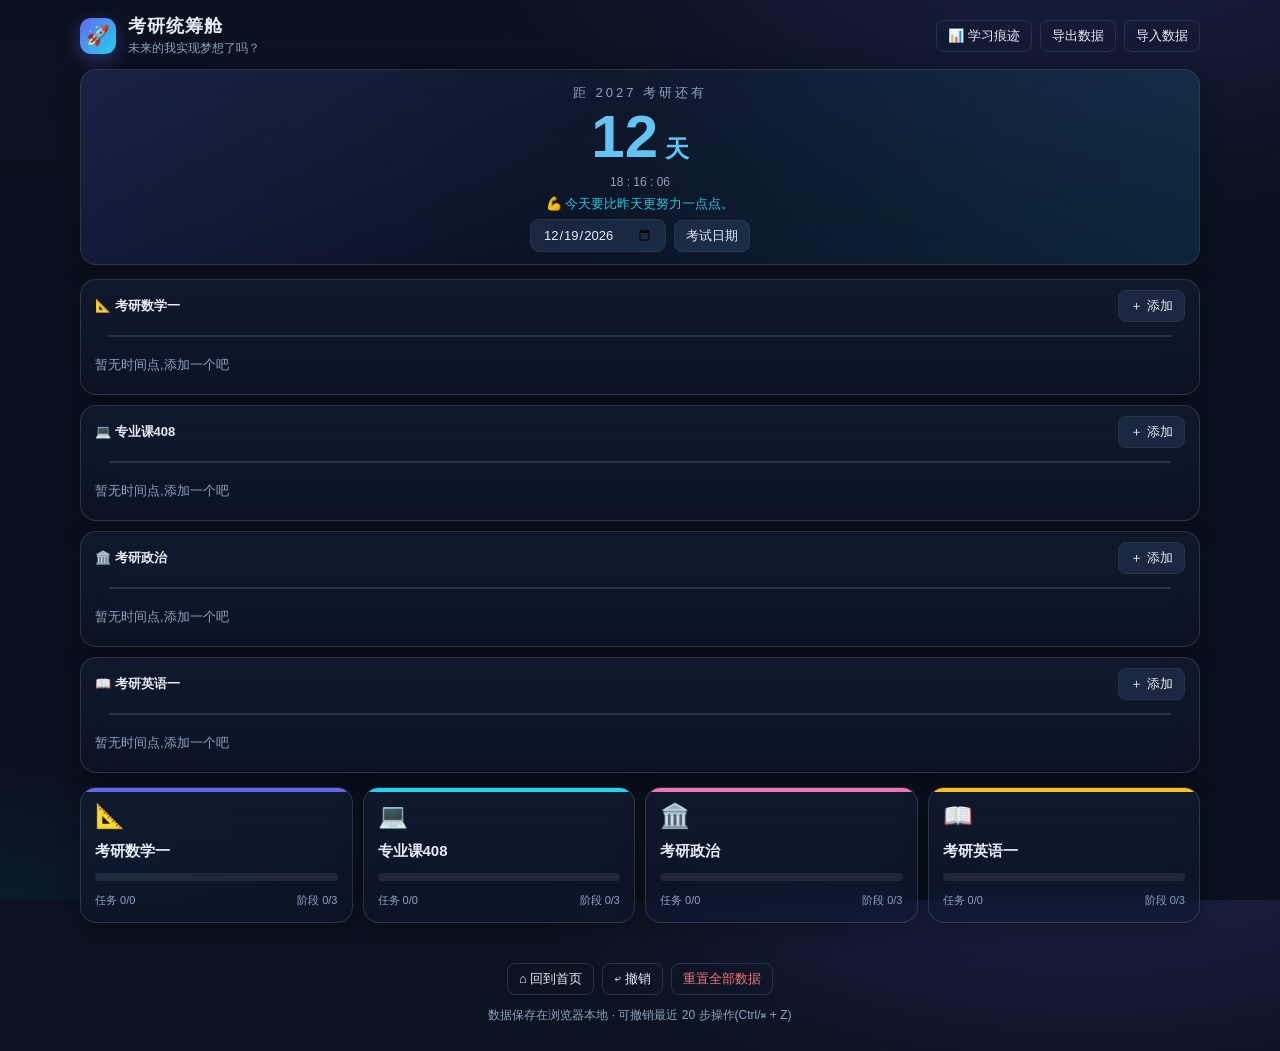
==== commit bf4cdccd: "添加任务改为级联选择:阶段→大类→小类" ====
--- a/index.html
+++ b/index.html
@@ -339,6 +339,24 @@
     <div class="modal-actions" style="margin-top:18px">
       <button class="btn ghost small" onclick="editCancel()">取消</button>
       <button class="btn primary small" onclick="editSave()">保存</button>
+    </div>
+  </div>
+</div>
+
+<div class="modal-mask" id="taskAddModal">
+  <div class="modal-box">
+    <h3>添加任务</h3>
+    <input type="text" id="taName" placeholder="任务名称,如:极限计算练习">
+    <input type="number" id="taMin" min="1" placeholder="计划分钟" style="margin-top:10px">
+    <div style="font-size:12px;color:var(--muted);margin:14px 0 4px">所属阶段</div>
+    <select id="taStage" onchange="taStageChanged()"></select>
+    <div style="font-size:12px;color:var(--muted);margin:10px 0 4px">大类(内容)</div>
+    <select id="taBig" onchange="taBigChanged()"></select>
+    <div style="font-size:12px;color:var(--muted);margin:10px 0 4px">小类(子内容,可不选)</div>
+    <select id="taSmall"></select>
+    <div class="modal-actions" style="margin-top:18px">
+      <button class="btn ghost small" onclick="closeTaskAdd()">取消</button>
+      <button class="btn primary small" onclick="saveTaskAdd()">保存</button>
     </div>
   </div>
 </div>
@@ -868,7 +886,10 @@
   const st = taskStats(sub);
   return `
     <div class="card">
-      <h2><span class="dot"></span>学习目录(阶段 · 内容 · 任务)</h2>
+      <div style="display:flex;justify-content:space-between;align-items:center;margin-bottom:14px">
+        <h2 style="margin-bottom:0"><span class="dot"></span>学习目录(阶段 · 内容 · 任务)</h2>
+        <button class="btn primary small" onclick="openTaskAdd('${k}','','')">＋ 添加任务</button>
+      </div>
       <div class="bar" style="margin-bottom:8px"><i style="width:${st.pct}%; background:linear-gradient(90deg,var(--accent),var(--accent-2))"></i></div>
       <div class="meta" style="font-size:12px;color:var(--muted);margin-bottom:10px;display:flex;justify-content:space-between">
         <span>任务进度 ${st.pct}%</span>
@@ -1226,13 +1247,93 @@
   document.getElementById("editModal").classList.add("show");
 }
 function openTaskAdd(k, stageId, nodeId) {
-  editSubject = k; editType = "task-new"; editStageId = stageId; editId = nodeId || null; editParentNodeId = null;
-  document.getElementById("editModalTitle").textContent = "添加任务";
-  document.getElementById("editName").value = "";
-  document.getElementById("editMin").value = "";
-  document.getElementById("editDate").style.display = "none";
-  document.getElementById("editMin").style.display = "";
-  document.getElementById("editModal").classList.add("show");
+  taSubject = k;
+  taPresetStage = stageId || null;
+  taPresetNode = nodeId || null;
+  document.getElementById("taName").value = "";
+  document.getElementById("taMin").value = "";
+  fillTaStage();
+  document.getElementById("taskAddModal").classList.add("show");
+}
+let taSubject = null;
+let taPresetStage = null;
+let taPresetNode = null;
+function fillTaStage() {
+  const stages = data.subjects[taSubject].stages;
+  document.getElementById("taStage").innerHTML =
+    '<option value="">选择阶段目标…</option>' +
+    stages.map(s => `<option value="${s.id}" ${taPresetStage === s.id ? "selected" : ""}>${esc(s.title)}</option>`).join("");
+  taStageChanged();
+}
+function taStageChanged() {
+  const stageId = document.getElementById("taStage").value;
+  const stage = data.subjects[taSubject].stages.find(s => s.id === stageId);
+  const bigSel = document.getElementById("taBig");
+  if (!stage) {
+    bigSel.innerHTML = '<option value="">请先选择阶段</option>';
+    document.getElementById("taSmall").innerHTML = "";
+    return;
+  }
+  bigSel.innerHTML = '<option value="">直接挂在阶段下</option>' +
+    stage.tree.map(n => `<option value="${n.id}">${esc(n.title)}</option>`).join("");
+  if (taPresetNode) {
+    const topNode = stage.tree.find(n => {
+      let found = false;
+      const scan = node => {
+        if (node.id === taPresetNode) { found = true; return; }
+        (node.children || []).forEach(scan);
+      };
+      scan(n);
+      return found;
+    });
+    if (topNode) {
+      bigSel.value = topNode.id;
+    }
+  }
+  taBigChanged();
+}
+function taBigChanged() {
+  const stageId = document.getElementById("taStage").value;
+  const bigId = document.getElementById("taBig").value;
+  const stage = data.subjects[taSubject].stages.find(s => s.id === stageId);
+  const sel = document.getElementById("taSmall");
+  if (!stage || !bigId) {
+    sel.innerHTML = '<option value="">无(直接挂在阶段下)</option>';
+    return;
+  }
+  const big = findNode(stage, bigId);
+  if (!big) { sel.innerHTML = '<option value="">无</option>'; return; }
+  let opts = '<option value="">直接挂在大类下</option>';
+  const walk = (node, depth) => {
+    node.children.forEach(c => opts += `<option value="${c.id}">${"　".repeat(depth)}${esc(c.title)}</option>`);
+    node.children.forEach(c => walk(c, depth + 1));
+  };
+  walk(big, 1);
+  sel.innerHTML = opts;
+  if (taPresetNode && taPresetNode !== bigId) {
+    sel.value = taPresetNode;
+  }
+}
+function saveTaskAdd() {
+  const name = document.getElementById("taName").value.trim();
+  const min = parseInt(document.getElementById("taMin").value || "0", 10);
+  const stageId = document.getElementById("taStage").value;
+  if (!name) { toast("请输入任务名称"); return; }
+  if (!stageId) { toast("请选择所属阶段"); return; }
+  const bigId = document.getElementById("taBig").value;
+  const smallId = document.getElementById("taSmall").value;
+  const nodeId = smallId || bigId || null;
+  data.subjects[taSubject].tasks.push({ id: uid(), name, plannedMin: Math.max(0, min), done: false, focusMin: 0, stageId, nodeId });
+  save();
+  render();
+  closeTaskAdd();
+  toast("已添加任务");
+}
+function closeTaskAdd() {
+  document.getElementById("taskAddModal").classList.remove("show");
+  taSubject = null;
+  taPresetStage = null;
+  taPresetNode = null;
 }
 function editCancel() {
   document.getElementById("editModal").classList.remove("show");
@@ -1278,11 +1379,6 @@
         s.tree.push(node);
       }
     }
-  } else if (editType === "task-new") {
-    data.subjects[editSubject].tasks.push({
-      id: uid(), name, plannedMin: Math.max(0, parseInt(document.getElementById("editMin").value || "0", 10)),
-      done: false, focusMin: 0, stageId: editStageId, nodeId: editId
-    });
   }
   editCancel();
   save();
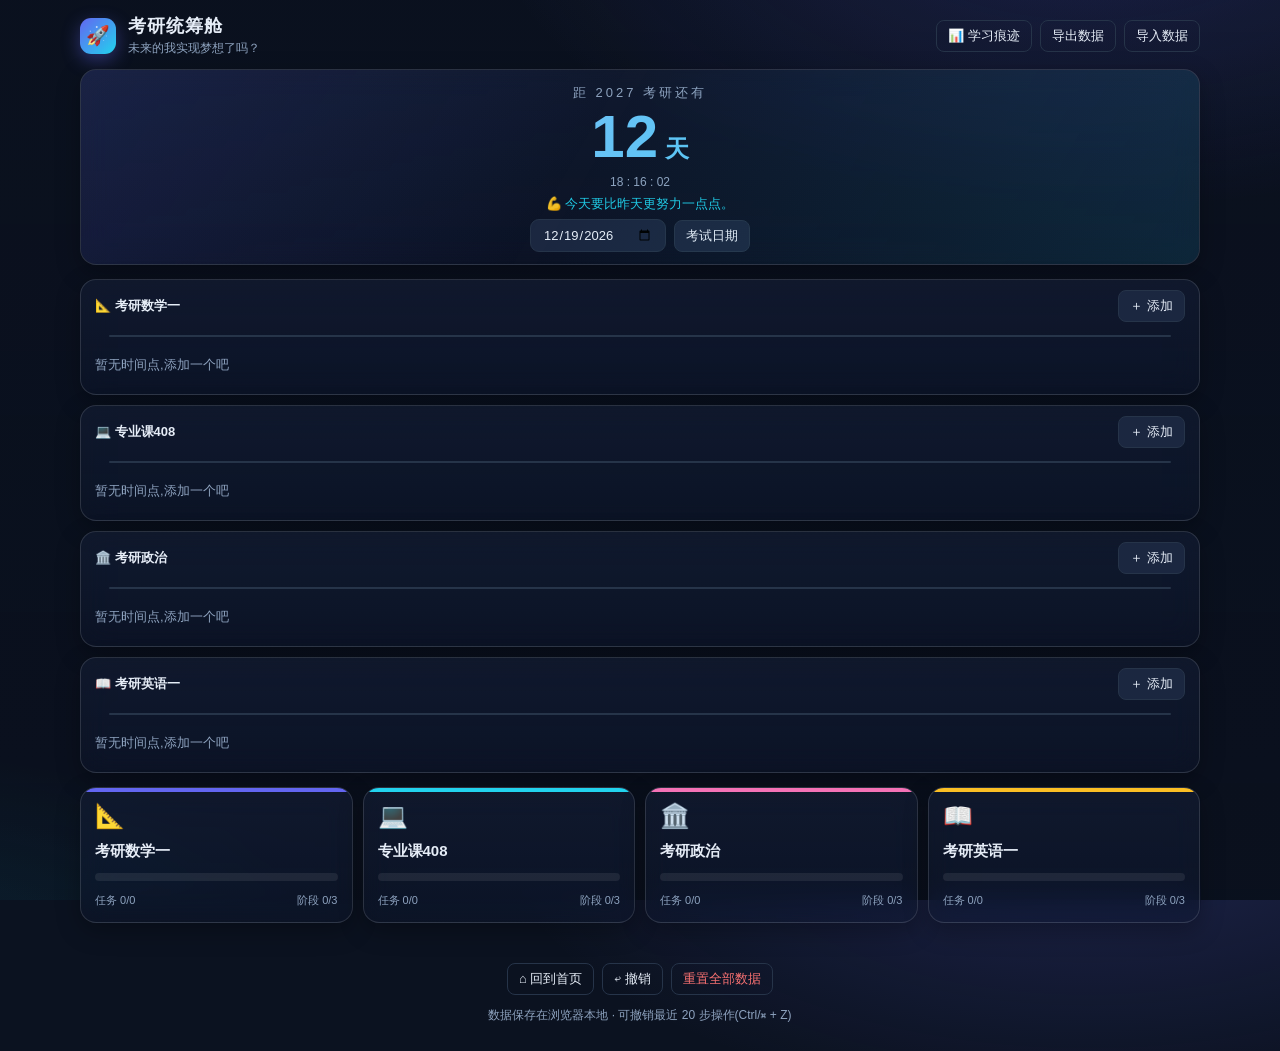
==== commit 62c4a6f7: "修复树展开/折叠无效(默认折叠点击展开);任务已专注分钟可编辑" ====
--- a/index.html
+++ b/index.html
@@ -282,6 +282,7 @@
   }
   .toast.show { opacity: 1; transform: translateX(-50%) translateY(0); }
   .hidden { display: none !important; }
+  .hide { display: none !important; }
 </style>
 </head>
 <body>
@@ -336,6 +337,7 @@
     <input type="text" id="editName" placeholder="名称">
     <input type="date" id="editDate" style="display:none">
     <input type="number" id="editMin" min="0" placeholder="计划分钟" style="display:none">
+    <input type="number" id="editFocus" min="0" placeholder="已专注分钟" style="display:none">
     <div class="modal-actions" style="margin-top:18px">
       <button class="btn ghost small" onclick="editCancel()">取消</button>
       <button class="btn primary small" onclick="editSave()">保存</button>
@@ -711,6 +713,7 @@
   document.getElementById("editDate").value = m.date;
   document.getElementById("editDate").style.display = "";
   document.getElementById("editMin").style.display = "none";
+  document.getElementById("editFocus").style.display = "none";
   document.getElementById("editModal").classList.add("show");
 }
 function openMilestoneAdd(k) {
@@ -720,6 +723,7 @@
   document.getElementById("editDate").value = "";
   document.getElementById("editDate").style.display = "";
   document.getElementById("editMin").style.display = "none";
+  document.getElementById("editFocus").style.display = "none";
   document.getElementById("editModal").classList.add("show");
 }
 /* ---------- 计时器 ---------- */
@@ -914,7 +918,7 @@
 function stageTreeHTML(k, stage) {
   if (stage.done) return "";
   const sub = data.subjects[k];
-  const expanded = !collapsedStages.has(stage.id);
+  const expanded = expandedStages.has(stage.id);
   const activeNodes = stage.tree.filter(n => !n.done);
   const rootTasks = sub.tasks.filter(t => t.stageId === stage.id && !t.done && !t.nodeId);
   const hasMore = activeNodes.length > 0 || rootTasks.length > 0;
@@ -939,7 +943,7 @@
 function nodeHTML(k, stage, node, depth) {
   if (node.done) return "";
   const sub = data.subjects[k];
-  const expanded = !collapsedNodes.has(node.id);
+  const expanded = expandedNodes.has(node.id);
   const tasks = sub.tasks.filter(t => t.nodeId === node.id && !t.done);
   const activeChildren = node.children.filter(c => !c.done);
   const hasMore = activeChildren.length > 0 || tasks.length > 0;
@@ -1092,14 +1096,14 @@
   (node.children || []).forEach(c => ids = ids.concat(collectNodeIds(c)));
   return ids;
 }
-let collapsedStages = new Set();
-let collapsedNodes = new Set();
+let expandedStages = new Set();
+let expandedNodes = new Set();
 function toggleExpandStage(k, id) {
-  collapsedStages.has(id) ? collapsedStages.delete(id) : collapsedStages.add(id);
+  expandedStages.has(id) ? expandedStages.delete(id) : expandedStages.add(id);
   render();
 }
 function toggleExpandNode(stageId, nodeId) {
-  collapsedNodes.has(nodeId) ? collapsedNodes.delete(nodeId) : collapsedNodes.add(nodeId);
+  expandedNodes.has(nodeId) ? expandedNodes.delete(nodeId) : expandedNodes.add(nodeId);
   render();
 }
 function toggleNode(k, stageId, nodeId) {
@@ -1120,6 +1124,7 @@
   if (!n) return;
   const ids = collectNodeIds(n);
   sub.tasks.forEach(t => { if (ids.indexOf(t.nodeId) !== -1) t.nodeId = null; });
+  ids.forEach(id => expandedNodes.delete(id));
   const prune = nodes => nodes.filter(x => x.id !== nodeId).map(x => { x.children = prune(x.children || []); return x; });
   s.tree = prune(s.tree);
   save();
@@ -1214,6 +1219,7 @@
   document.getElementById("editDate").value = s.targetDate || "";
   document.getElementById("editDate").style.display = "";
   document.getElementById("editMin").style.display = "none";
+  document.getElementById("editFocus").style.display = "none";
   document.getElementById("editModal").classList.add("show");
 }
 function openTaskEdit(k, id) {
@@ -1223,8 +1229,10 @@
   document.getElementById("editModalTitle").textContent = "编辑任务";
   document.getElementById("editName").value = t.name;
   document.getElementById("editMin").value = t.plannedMin || "";
+  document.getElementById("editFocus").value = t.focusMin || 0;
   document.getElementById("editDate").style.display = "none";
   document.getElementById("editMin").style.display = "";
+  document.getElementById("editFocus").style.display = "";
   document.getElementById("editModal").classList.add("show");
 }
 function openNodeEdit(k, stageId, nodeId) {
@@ -1236,6 +1244,7 @@
   document.getElementById("editName").value = n.title;
   document.getElementById("editDate").style.display = "none";
   document.getElementById("editMin").style.display = "none";
+  document.getElementById("editFocus").style.display = "none";
   document.getElementById("editModal").classList.add("show");
 }
 function openNodeAdd(k, stageId, parentNodeId) {
@@ -1244,6 +1253,7 @@
   document.getElementById("editName").value = "";
   document.getElementById("editDate").style.display = "none";
   document.getElementById("editMin").style.display = "none";
+  document.getElementById("editFocus").style.display = "none";
   document.getElementById("editModal").classList.add("show");
 }
 function openTaskAdd(k, stageId, nodeId) {
@@ -1324,6 +1334,8 @@
   const smallId = document.getElementById("taSmall").value;
   const nodeId = smallId || bigId || null;
   data.subjects[taSubject].tasks.push({ id: uid(), name, plannedMin: Math.max(0, min), done: false, focusMin: 0, stageId, nodeId });
+  if (nodeId) expandedNodes.add(nodeId);
+  else expandedStages.add(stageId);
   save();
   render();
   closeTaskAdd();
@@ -1353,6 +1365,7 @@
     if (t) {
       t.name = name;
       t.plannedMin = Math.max(0, parseInt(document.getElementById("editMin").value || "0", 10));
+      t.focusMin = Math.max(0, parseInt(document.getElementById("editFocus").value || "0", 10));
     }
   } else if (editType === "milestone") {
     const m = data.subjects[editSubject].milestones.find(x => x.id === editId);
@@ -1374,9 +1387,13 @@
       const node = { id: uid(), title: name, done: false, children: [] };
       if (editParentNodeId) {
         const p = findNode(s, editParentNodeId);
-        if (p) p.children.push(node);
+        if (p) {
+          p.children.push(node);
+          expandedNodes.add(editParentNodeId);
+        }
       } else {
         s.tree.push(node);
+        expandedStages.add(editStageId);
       }
     }
   }
@@ -1407,6 +1424,7 @@
 }
 function deleteStage(k, id) {
   data.subjects[k].tasks.forEach(t => { if (t.stageId === id) { t.stageId = null; t.nodeId = null; } });
+  expandedStages.delete(id);
   data.subjects[k].stages = data.subjects[k].stages.filter(x => x.id !== id);
   save();
   render();
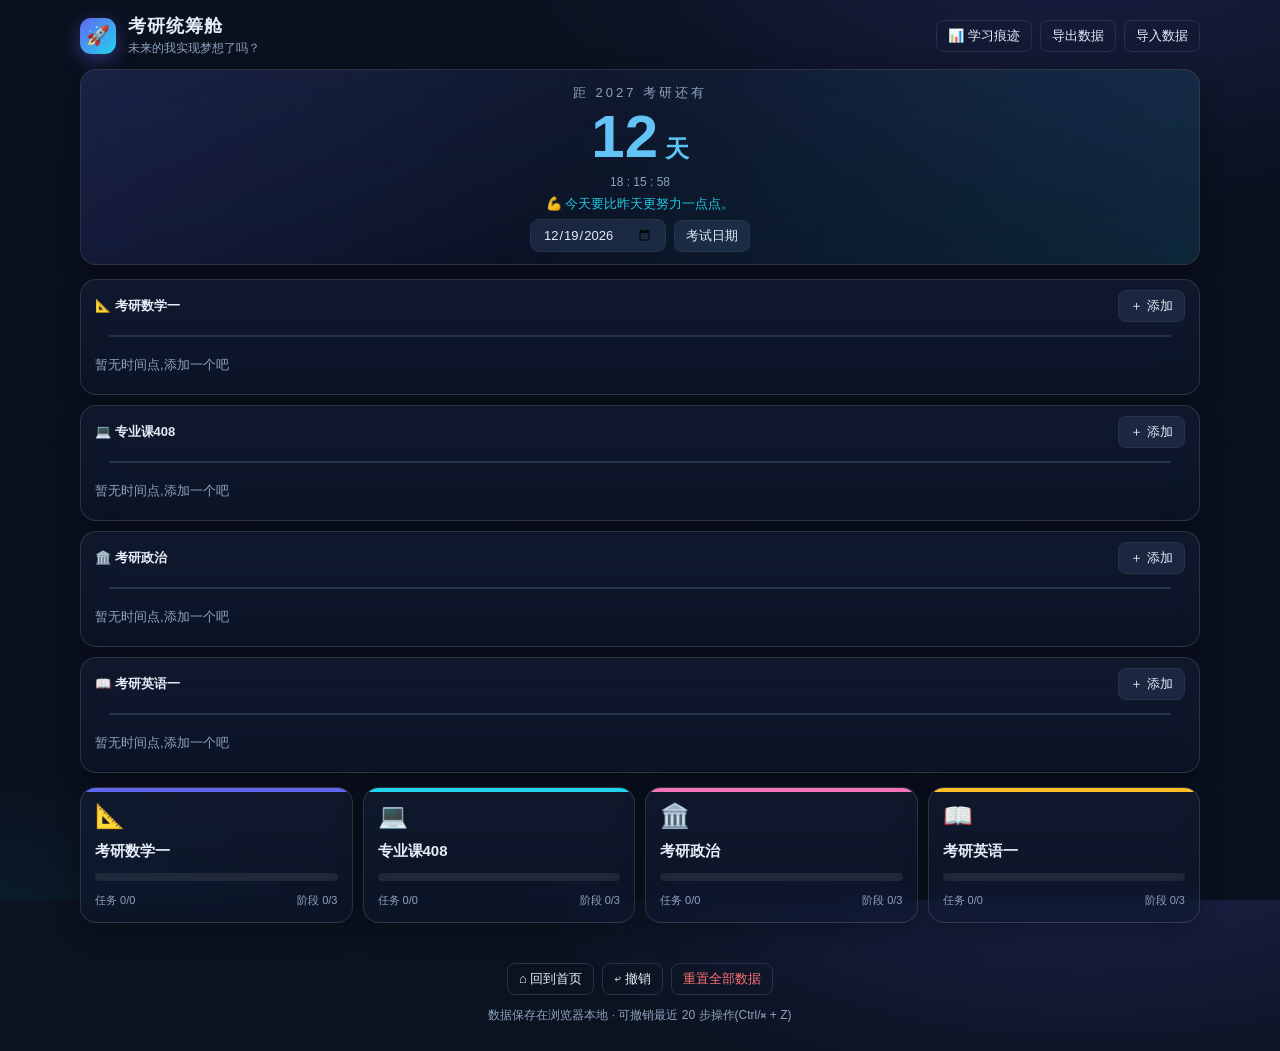
==== commit 705e7154: "学习目录增加未完成/已完成视图切换,已完成按层级树展示" ====
--- a/index.html
+++ b/index.html
@@ -213,6 +213,8 @@
   .node-row { background: transparent; border: none; }
   .tgl { border: none; background: none; color: var(--muted); cursor: pointer; font-size: 11px; padding: 2px 4px; width: 20px; flex: none; }
   .tgl:hover { color: var(--text); }
+  .focus-edit { border: none; background: none; color: var(--muted); font-size: 12px; cursor: pointer; padding: 2px 4px; border-radius: 6px; }
+  .focus-edit:hover { color: var(--accent-2); background: rgba(255,255,255,.07); }
   .tree-children { padding-left: 2px; }
   .legend { display: flex; gap: 8px; font-size: 11px; color: var(--muted); margin-top: 10px; align-items: center; flex-wrap: wrap; }
   .sw { display: inline-block; width: 10px; height: 10px; border-radius: 2px; margin-right: 2px; vertical-align: -1px; }
@@ -888,31 +890,37 @@
 function treeCardHTML(k) {
   const sub = data.subjects[k];
   const st = taskStats(sub);
+  const mode = treeModes[k] || "active";
+  const doneCount = doneTreeCount(sub);
   return `
     <div class="card">
       <div style="display:flex;justify-content:space-between;align-items:center;margin-bottom:14px">
         <h2 style="margin-bottom:0"><span class="dot"></span>学习目录(阶段 · 内容 · 任务)</h2>
-        <button class="btn primary small" onclick="openTaskAdd('${k}','','')">＋ 添加任务</button>
+        <div style="display:flex;gap:6px;align-items:center">
+          <div style="display:flex;gap:4px;background:rgba(255,255,255,.06);border:1px solid var(--line);border-radius:9px;padding:3px">
+            <button class="btn small ${mode === "active" ? "primary" : ""}" onclick="setTreeMode('${k}','active')">未完成</button>
+            <button class="btn small ${mode === "done" ? "primary" : ""}" onclick="setTreeMode('${k}','done')">已完成 ${doneCount}</button>
+          </div>
+          ${mode === "active" ? `<button class="btn primary small" onclick="openTaskAdd('${k}','','')">＋ 添加任务</button>` : ""}
+        </div>
       </div>
       <div class="bar" style="margin-bottom:8px"><i style="width:${st.pct}%; background:linear-gradient(90deg,var(--accent),var(--accent-2))"></i></div>
       <div class="meta" style="font-size:12px;color:var(--muted);margin-bottom:10px;display:flex;justify-content:space-between">
         <span>任务进度 ${st.pct}%</span>
         <span>已完成 ${st.done}/${st.total} 个任务</span>
       </div>
-      <label class="auto-arch">
+      ${mode === "active" ? `<label class="auto-arch">
         <input type="checkbox" ${sub.autoArchive ? "checked" : ""} onchange="setAutoArchive('${k}', this.checked)"> 完成任务后自动归档
-      </label>
-      ${sub.stages.length === 0 ? `<div class="empty-tip">还没有阶段目标,先添加一个阶段吧</div>` : sub.stages.map(s => stageTreeHTML(k, s)).join("")}
-      ${(() => { const d = completedInfo(k); return d.count ? `
-        <button class="archive-toggle" style="margin-top:10px" onclick="toggleDoneList('${k}')">✅ 已完成 ${d.count} 项(点击展开)</button>
-        <div class="archived-list" id="done-${k}" style="display:${doneOpen.has(k) ? "" : "none"}">
-          ${d.rows}
-        </div>` : ""; })()}
-      <div class="stage-add">
+      </label>` : ""}
+      ${sub.stages.length === 0 ? `<div class="empty-tip">还没有阶段目标,先添加一个阶段吧</div>`
+        : mode === "done"
+          ? (doneCount ? sub.stages.map(s => doneStageTreeHTML(k, s)).join("") : `<div class="empty-tip">还没有已完成的内容</div>`)
+          : sub.stages.map(s => stageTreeHTML(k, s)).join("")}
+      ${mode === "active" ? `<div class="stage-add">
         <input type="text" id="stageTitle" placeholder="阶段名称,如:基础阶段">
         <input type="date" id="stageDate">
         <button class="btn primary small" onclick="addStage('${k}')">添加阶段</button>
-      </div>
+      </div>` : ""}
     </div>`;
 }
 function stageTreeHTML(k, stage) {
@@ -970,7 +978,7 @@
     <div class="stage ${t.done ? "done" : ""}" style="margin-left:18px">
       <input type="checkbox" ${t.done ? "checked" : ""} onchange="toggleTask('${k}','${t.id}')">
       <div class="stage-title">${taskMark(t)}${esc(t.name)}</div>
-      <div class="stage-date">已专注 ${t.focusMin || 0} / 计划 ${t.plannedMin || 0} 分钟</div>
+      <button class="focus-edit" onclick="openTaskEdit('${k}','${t.id}')" title="点击编辑时长">已专注 ${t.focusMin || 0} / 计划 ${t.plannedMin || 0} 分钟</button>
       <select class="task-stage-pick" onchange="moveTask('${k}','${t.id}', this.value)">
         ${nodeOptionsHTML(k, t)}
       </select>
@@ -992,63 +1000,85 @@
   }
   return h;
 }
-function completedInfo(k) {
+let treeModes = {};
+function setTreeMode(k, mode) {
+  treeModes[k] = mode;
+  render();
+}
+function doneTreeCount(sub) {
+  let c = sub.stages.filter(s => s.done).length;
+  const walk = node => {
+    if (node.done) c++;
+    (node.children || []).forEach(walk);
+  };
+  sub.stages.forEach(s => (s.tree || []).forEach(walk));
+  c += sub.tasks.filter(t => t.done).length;
+  return c;
+}
+function nodeHasDone(sub, node) {
+  if (node.done) return true;
+  if (sub.tasks.some(t => t.nodeId === node.id && t.done)) return true;
+  return (node.children || []).some(c => nodeHasDone(sub, c));
+}
+function doneStageTreeHTML(k, stage) {
   const sub = data.subjects[k];
-  let count = 0;
-  const rows = [];
-  const pathOf = (stageId, nodeId) => {
-    const s = sub.stages.find(x => x.id === stageId);
-    if (!s) return "未分组";
-    if (!nodeId) return s.title + "(直接)";
-    const trail = [];
-    const find = (nodes, target, path) => {
-      for (const node of nodes) {
-        if (node.id === target) { trail.push(...path, node.title); return true; }
-        if (find(node.children || [], target, path.concat(node.title))) return true;
-      }
-      return false;
-    };
-    find(s.tree, nodeId, [s.title]);
-    return trail.length ? trail.join(" › ") : s.title + "(直接)";
-  };
-  const row = (title, date, extra, actions) => `
-    <div class="stage">
-      <span style="width:18px;flex:none">✅</span>
-      <div class="stage-title">${title}</div>
-      <div class="stage-date">${date} ${extra || ""}</div>
-      ${actions}
+  const doneNodes = (stage.tree || []).filter(n => nodeHasDone(sub, n));
+  const doneRootTasks = sub.tasks.filter(t => t.stageId === stage.id && !t.nodeId && t.done);
+  if (!stage.done && !doneNodes.length && !doneRootTasks.length) return "";
+  const expanded = expandedStages.has(stage.id);
+  const hasMore = doneNodes.length > 0 || doneRootTasks.length > 0;
+  return `
+    <div class="tree-block">
+      <div class="stage stage-root">
+        <span style="width:18px;flex:none">${stage.done ? "✅" : "📁"}</span>
+        <button class="tgl" onclick="toggleExpandStage('${k}','${stage.id}')" title="展开/折叠">${hasMore ? (expanded ? "▾" : "▸") : ""}</button>
+        <div class="stage-title">${stageMark(stage)}${esc(stage.title)}</div>
+        <div class="stage-date ${stageDateClass(stage)}">${stage.targetDate || "未设日期"}</div>
+        <button class="del" style="color:var(--accent-2)" onclick="restoreStage('${k}','${stage.id}')" title="恢复">↩</button>
+        <button class="del" style="color:var(--accent-2)" onclick="openStageEdit('${k}','${stage.id}')" title="编辑">✏️</button>
+        <button class="del" onclick="deleteStage('${k}','${stage.id}')" title="删除">✕</button>
+      </div>
+      <div class="tree-children ${expanded ? "" : "hide"}">
+        ${doneNodes.map(n => doneNodeHTML(k, stage, n, 0)).join("")}
+        ${doneRootTasks.map(t => doneTaskRowHTML(k, t)).join("")}
+      </div>
     </div>`;
-  sub.stages.filter(s => s.done).forEach(s => {
-    count++;
-    rows.push(row(stageMark(s) + esc(s.title), s.targetDate || "未设日期", "", `
-      <button class="del" style="color:var(--accent-2)" onclick="restoreStage('${k}','${s.id}')" title="恢复">↩</button>
-      <button class="del" style="color:var(--accent-2)" onclick="openStageEdit('${k}','${s.id}')" title="编辑">✏️</button>
-      <button class="del" onclick="deleteStage('${k}','${s.id}')" title="删除">✕</button>`));
-  });
-  const walk = (stage, node, path) => {
-    if (node.done) {
-      count++;
-      rows.push(row("📂 " + esc(node.title), path, "", `
+}
+function doneNodeHTML(k, stage, node, depth) {
+  const sub = data.subjects[k];
+  const doneChildren = (node.children || []).filter(c => nodeHasDone(sub, c));
+  const doneTasks = sub.tasks.filter(t => t.nodeId === node.id && t.done);
+  if (!node.done && !doneChildren.length && !doneTasks.length) return "";
+  const expanded = expandedNodes.has(node.id);
+  const hasMore = doneChildren.length > 0 || doneTasks.length > 0;
+  return `
+    <div class="tree-block" style="margin-left:${depth ? depth * 18 : 0}px">
+      <div class="stage node-row">
+        <span style="width:18px;flex:none">${node.done ? "✅" : "📂"}</span>
+        <button class="tgl" onclick="toggleExpandNode('${stage.id}','${node.id}')" title="展开/折叠">${hasMore ? (expanded ? "▾" : "▸") : ""}</button>
+        <div class="stage-title">${esc(node.title)}</div>
+        <div class="stage-date">${node.done ? "已完成" : ""}</div>
         <button class="del" style="color:var(--accent-2)" onclick="restoreNode('${k}','${stage.id}','${node.id}')" title="恢复">↩</button>
         <button class="del" style="color:var(--accent-2)" onclick="openNodeEdit('${k}','${stage.id}','${node.id}')" title="编辑">✏️</button>
-        <button class="del" onclick="deleteNode('${k}','${stage.id}','${node.id}')" title="删除">✕</button>`));
-    }
-    node.children.forEach(c => walk(stage, c, path + " › " + node.title));
-  };
-  sub.stages.forEach(s => s.tree.forEach(n => walk(s, n, s.title)));
-  sub.tasks.filter(t => t.done).forEach(t => {
-    count++;
-    rows.push(row(taskMark(t) + esc(t.name), "已专注 " + (t.focusMin || 0) + " / 计划 " + (t.plannedMin || 0) + " 分钟", pathOf(t.stageId, t.nodeId) + (t.archived ? " · 已归档" : ""), `
+        <button class="del" onclick="deleteNode('${k}','${stage.id}','${node.id}')" title="删除">✕</button>
+      </div>
+      <div class="tree-children ${expanded ? "" : "hide"}">
+        ${doneChildren.map(c => doneNodeHTML(k, stage, c, depth + 1)).join("")}
+        ${doneTasks.map(t => doneTaskRowHTML(k, t)).join("")}
+      </div>
+    </div>`;
+}
+function doneTaskRowHTML(k, t) {
+  return `
+    <div class="stage" style="margin-left:18px">
+      <span style="width:18px;flex:none">✅</span>
+      <div class="stage-title">${taskMark(t)}${esc(t.name)}</div>
+      <button class="focus-edit" onclick="openTaskEdit('${k}','${t.id}')" title="点击编辑时长">已专注 ${t.focusMin || 0} / 计划 ${t.plannedMin || 0} 分钟</button>
+      ${t.archived ? `<span class="stage-date">已归档</span>` : ""}
       <button class="del" style="color:var(--accent-2)" onclick="restoreTask('${k}','${t.id}')" title="恢复">↩</button>
       <button class="del" style="color:var(--accent-2)" onclick="openTaskEdit('${k}','${t.id}')" title="编辑">✏️</button>
-      <button class="del" onclick="deleteTask('${k}','${t.id}')" title="删除">✕</button>`));
-  });
-  return { count, rows: rows.join("") };
-}
-let doneOpen = new Set();
-function toggleDoneList(k) {
-  doneOpen.has(k) ? doneOpen.delete(k) : doneOpen.add(k);
-  render();
+      <button class="del" onclick="deleteTask('${k}','${t.id}')" title="删除">✕</button>
+    </div>`;
 }
 function restoreStage(k, id) {
   const s = data.subjects[k].stages.find(x => x.id === id);
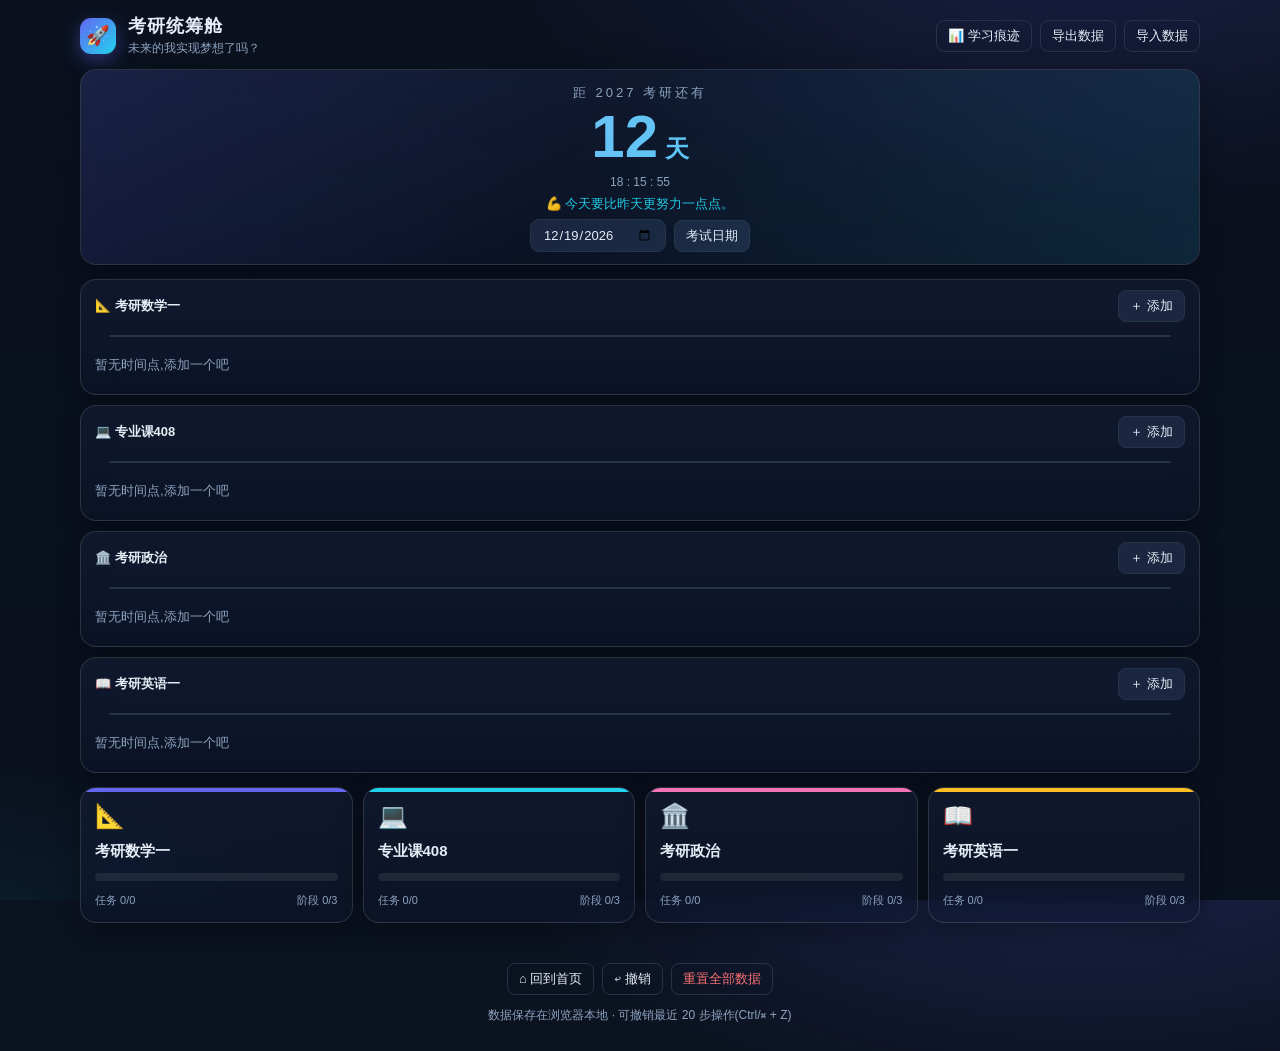
==== commit 59912e4a: "时间轴:同日多个事件以分支并列显示" ====
--- a/index.html
+++ b/index.html
@@ -245,6 +245,11 @@
   .tl-node.today::before { background: var(--warn); box-shadow: 0 0 0 3px rgba(251,191,36,.22); }
   .tl-node .tl-title { font-size: 11.5px; display: flex; flex-direction: column; align-items: center; gap: 2px; line-height: 1.3; }
   .tl-node .tl-date { font-size: 10.5px; color: var(--muted); margin-top: 3px; display: flex; flex-direction: column; align-items: center; gap: 2px; }
+  .tl-multi { min-width: 132px; flex-basis: auto; }
+  .tl-branch { display: flex; flex-direction: column; gap: 4px; text-align: left; }
+  .tl-branch .tl-item { border-left: 1.5px dashed var(--line); padding-left: 8px; }
+  .tl-branch .tl-item .tl-title { align-items: flex-start; }
+  .tl-branch .tl-item .tl-date { align-items: flex-start; }
 
   /* 进度 */
   .progress-row { display: flex; align-items: center; gap: 14px; margin-bottom: 16px; }
@@ -672,22 +677,45 @@
   sub.stages.forEach(s => { if (s.targetDate) nodes.push({ id: s.id, name: s.title, date: s.targetDate, done: !!s.done, kind: "stage" }); });
   sub.milestones.forEach(m => nodes.push({ id: m.id, name: m.name, date: m.date, done: false, kind: "ms" }));
   nodes.sort((a, b) => (a.date < b.date ? -1 : a.date > b.date ? 1 : 0));
+  const groups = [];
+  const byDate = {};
+  nodes.forEach(n => {
+    if (!byDate[n.date]) { byDate[n.date] = { date: n.date, items: [] }; groups.push(byDate[n.date]); }
+    byDate[n.date].items.push(n);
+  });
   return `
     <div class="timeline">
-      ${nodes.length === 0 ? `<div class="empty-tip">暂无时间点,添加一个吧</div>` : nodes.map(n => {
-        const st = tlState(n);
-        return `
-        <div class="tl-node ${st.cls}">
-          <div class="tl-title">${n.kind === "stage" ? "📁" : "📌"} ${esc(n.name)} ${n.done ? `<span class="date-green">✓ 已完成</span>` : ""}</div>
-          <div class="tl-date">
-            <span>${n.date} · ${st.text}</span>
-            ${n.kind === "ms" ? `
-              <button class="del" style="color:var(--accent-2)" onclick="openMilestoneEdit('${k}','${n.id}')" title="编辑">✏️</button>
-              <button class="del" onclick="deleteMilestone('${k}','${n.id}')" title="删除">✕</button>` : ""}
-          </div>
-        </div>`;
-      }).join("")}
+      ${groups.length === 0 ? `<div class="empty-tip">暂无时间点,添加一个吧</div>` : groups.map(g => tlGroupHTML(k, g)).join("")}
     </div>`;
+}
+function tlGroupHTML(k, g) {
+  const st = tlGroupState(g.items);
+  const multi = g.items.length > 1;
+  return `
+    <div class="tl-node ${st.cls} ${multi ? "tl-multi" : ""}">
+      ${multi
+        ? `<div class="tl-branch">${g.items.map(n => tlItemHTML(k, n, g.date)).join("")}</div>`
+        : tlItemHTML(k, g.items[0], g.date)}
+    </div>`;
+}
+function tlItemHTML(k, n, date) {
+  const st = tlState(n);
+  return `
+    <div class="tl-item">
+      <div class="tl-title">${n.kind === "stage" ? "📁" : "📌"} ${esc(n.name)} ${n.done ? `<span class="date-green">✓ 已完成</span>` : ""}</div>
+      <div class="tl-date">
+        <span>${date} · ${st.text}</span>
+        ${n.kind === "ms" ? `
+          <button class="del" style="color:var(--accent-2)" onclick="openMilestoneEdit('${k}','${n.id}')" title="编辑">✏️</button>
+          <button class="del" onclick="deleteMilestone('${k}','${n.id}')" title="删除">✕</button>` : ""}
+      </div>
+    </div>`;
+}
+function tlGroupState(items) {
+  if (items.every(n => n.done)) return { cls: "done" };
+  if (items.some(n => !n.done && n.date < today())) return { cls: "overdue" };
+  if (items.some(n => n.date === today())) return { cls: "today" };
+  return { cls: "" };
 }
 function tlState(n) {
   if (n.done) return { cls: "done", text: "已完成" };
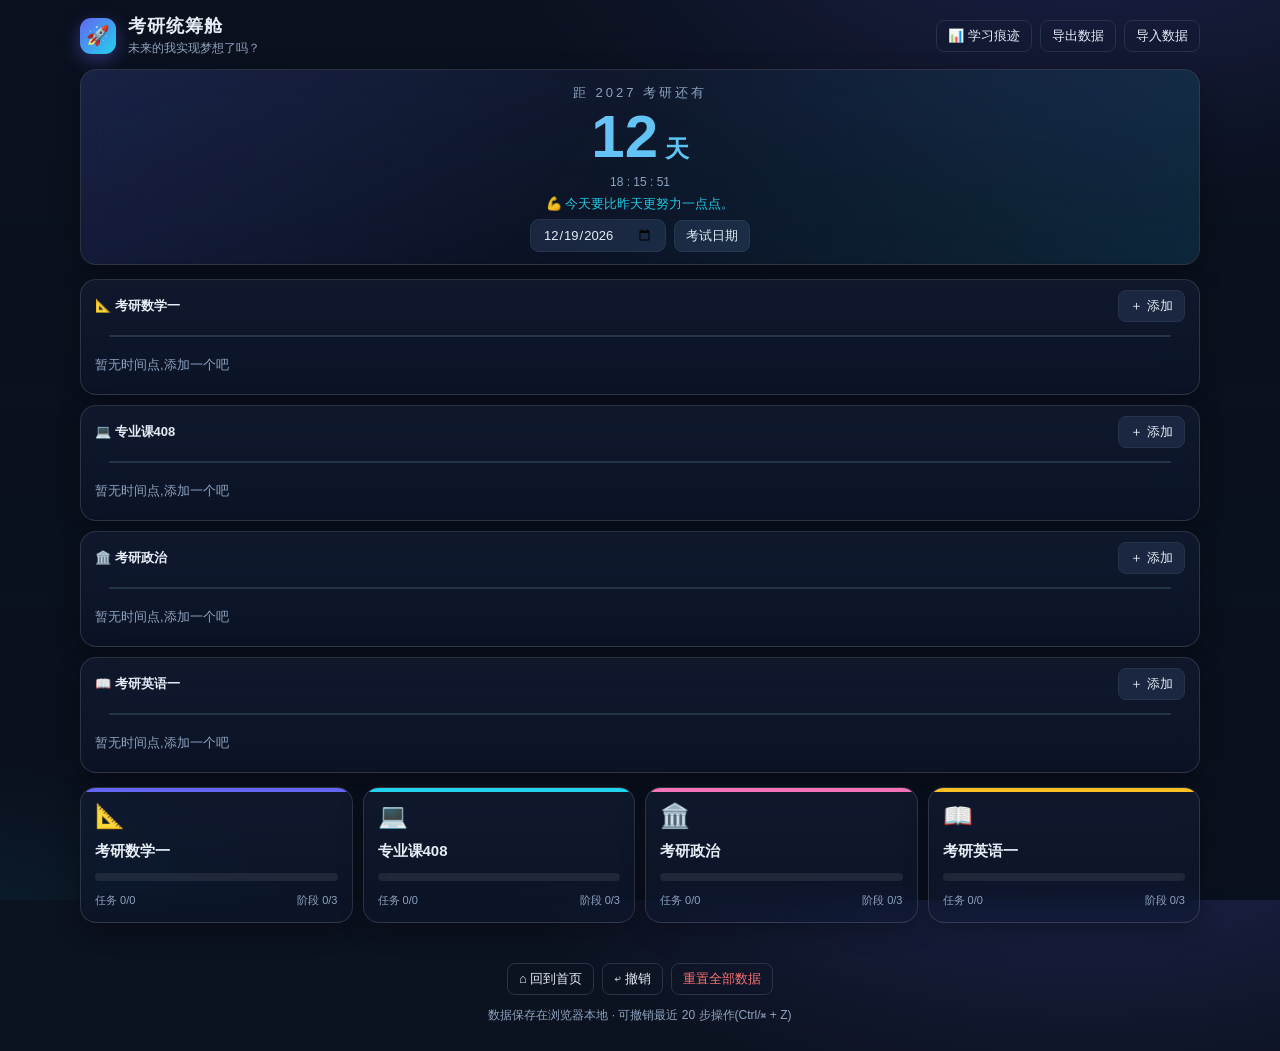
==== commit fdee73e0: "编辑任务已专注时间同步计入热力图与学习统计" ====
--- a/index.html
+++ b/index.html
@@ -1421,9 +1421,14 @@
   } else if (editType === "task") {
     const t = data.subjects[editSubject].tasks.find(x => x.id === editId);
     if (t) {
+      const oldFocus = t.focusMin || 0;
       t.name = name;
       t.plannedMin = Math.max(0, parseInt(document.getElementById("editMin").value || "0", 10));
       t.focusMin = Math.max(0, parseInt(document.getElementById("editFocus").value || "0", 10));
+      const delta = t.focusMin - oldFocus;
+      if (delta !== 0) {
+        data.focusLogs.push({ date: today(), subject: editSubject, minutes: delta, ts: Date.now() });
+      }
     }
   } else if (editType === "milestone") {
     const m = data.subjects[editSubject].milestones.find(x => x.id === editId);
@@ -1531,6 +1536,7 @@
 function focusByDate(subject) {
   const map = {};
   data.focusLogs.forEach(l => { if (!subject || l.subject === subject) map[l.date] = (map[l.date] || 0) + l.minutes; });
+  for (const k in map) { if (map[k] < 0) map[k] = 0; }
   return map;
 }
 function fmtD(d) {
@@ -1619,7 +1625,7 @@
   return s;
 }
 function renderStatsPage() {
-  const totalMin = data.focusLogs.reduce((a, b) => a + b.minutes, 0);
+  const totalMin = Math.max(0, data.focusLogs.reduce((a, b) => a + b.minutes, 0));
   let doneTasks = 0;
   for (const k in SUBJECTS) doneTasks += data.subjects[k].tasks.filter(t => t.done).length;
   const focusDays = new Set(data.focusLogs.map(l => l.date)).size;
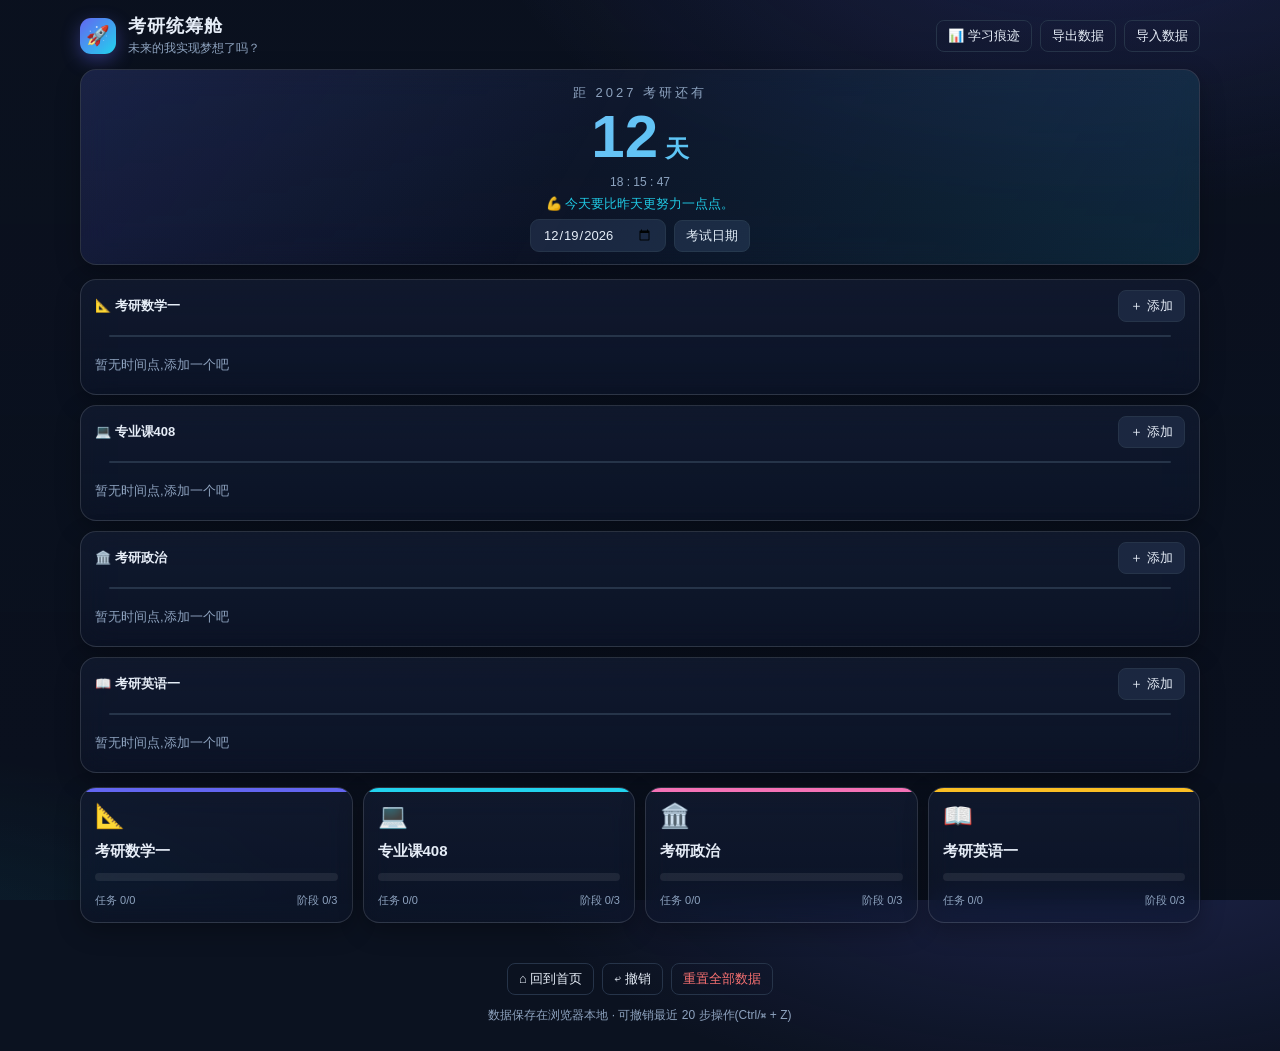
==== commit 749cab45: "专注完成弹窗:任务列表每条带删除按钮,方便清理过时任务" ====
--- a/index.html
+++ b/index.html
@@ -179,6 +179,12 @@
     width: 100%; background: var(--panel); border: 1px solid var(--line); color: var(--text);
     padding: 10px 12px; border-radius: 10px; font-size: 14px; font-family: inherit; margin-bottom: 16px;
   }
+  .task-pick-list { max-height: 220px; overflow-y: auto; margin-bottom: 14px; display: flex; flex-direction: column; gap: 6px; }
+  .task-pick-row { display: flex; align-items: center; gap: 8px; background: var(--panel); border: 1px solid var(--line); border-radius: 9px; padding: 8px 10px; cursor: pointer; font-size: 13px; }
+  .task-pick-row.sel { border-color: var(--accent); box-shadow: 0 0 0 1px var(--accent); }
+  .task-pick-row .pick-name { flex: 1; word-break: break-all; }
+  .pick-del { border: none; background: none; color: var(--danger); cursor: pointer; font-size: 16px; padding: 0 6px; border-radius: 6px; line-height: 1.4; }
+  .pick-del:hover { background: rgba(248,113,113,.15); }
   .modal-box input[type=text], .modal-box input[type=number], .modal-box input[type=date] {
     width: 100%; background: var(--panel); border: 1px solid var(--line); color: var(--text);
     padding: 10px 12px; border-radius: 10px; font-size: 14px; font-family: inherit;
@@ -330,7 +336,7 @@
   <div class="modal-box">
     <h3>🎉 专注完成!</h3>
     <p id="taskModalText">这次专注要记录到哪个任务?</p>
-    <select id="taskSelect"></select>
+    <div class="task-pick-list" id="taskPickList"></div>
     <div class="modal-actions">
       <button class="btn ghost small" onclick="taskModalCancel()">不记录</button>
       <button class="btn primary small" onclick="taskModalConfirm()">记录</button>
@@ -1234,25 +1240,52 @@
 /* ---------- 专注记录到任务 ---------- */
 let taskModalSubject = null;
 let taskModalMin = 0;
+let taskModalSelected = null;
 function openTaskModal(k, minutes) {
   const list = data.subjects[k].tasks;
   if (!list.length) return false;
   taskModalSubject = k;
   taskModalMin = minutes;
-  const sel = document.getElementById("taskSelect");
-  sel.innerHTML = list.map(t => `<option value="${t.id}">${esc(t.name)}${t.done ? " ✓" : ""}</option>`).join("");
+  taskModalSelected = list[0].id;
   document.getElementById("taskModalText").textContent = "这次专注 " + minutes + " 分钟,要记录到哪个任务?";
+  renderTaskPickList();
   document.getElementById("taskModal").classList.add("show");
   return true;
+}
+function renderTaskPickList() {
+  const list = data.subjects[taskModalSubject].tasks;
+  const el = document.getElementById("taskPickList");
+  if (!list.length) {
+    el.innerHTML = '<div class="empty-tip">这个科目已经没有任务了,可只记录专注时长</div>';
+    taskModalSelected = null;
+    return;
+  }
+  if (!list.some(t => t.id === taskModalSelected)) taskModalSelected = list[0].id;
+  el.innerHTML = list.map(t => `
+    <div class="task-pick-row ${t.id === taskModalSelected ? "sel" : ""}" onclick="pickTask('${t.id}')">
+      <span class="pick-name">${esc(t.name)}${t.done ? " ✓" : ""}</span>
+      <button class="pick-del" onclick="event.stopPropagation();deleteTaskFromModal('${taskModalSubject}','${t.id}')" title="删除此任务">−</button>
+    </div>`).join("");
+}
+function pickTask(id) {
+  taskModalSelected = id;
+  renderTaskPickList();
+}
+function deleteTaskFromModal(k, id) {
+  data.subjects[k].tasks = data.subjects[k].tasks.filter(x => x.id !== id);
+  save();
+  renderTaskPickList();
+  toast("已删除任务");
 }
 function taskModalClose() {
   document.getElementById("taskModal").classList.remove("show");
   taskModalSubject = null;
+  taskModalSelected = null;
 }
 function taskModalCancel() { taskModalClose(); }
 function taskModalConfirm() {
-  const id = document.getElementById("taskSelect").value;
-  const t = data.subjects[taskModalSubject].tasks.find(x => x.id === id);
+  if (!taskModalSelected) { toast("请先选择一个任务"); return; }
+  const t = data.subjects[taskModalSubject].tasks.find(x => x.id === taskModalSelected);
   if (t) {
     t.focusMin = (t.focusMin || 0) + taskModalMin;
     save();
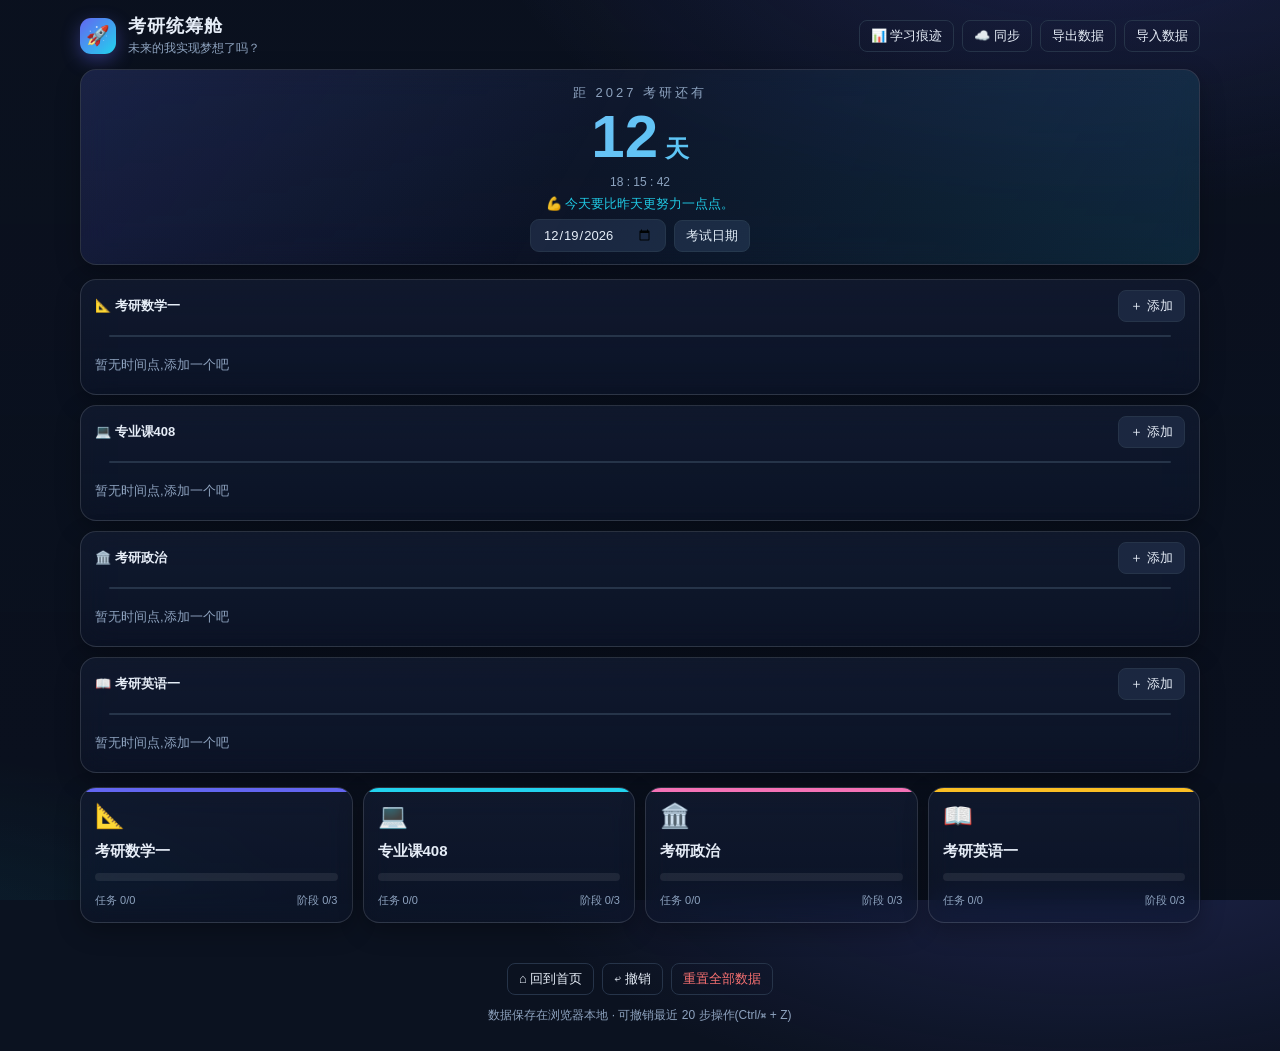
==== commit bb4b6f98: "新增 GitHub 云端同步:推送到云端/从云端拉取" ====
--- a/index.html
+++ b/index.html
@@ -312,6 +312,7 @@
     </div>
     <div class="top-actions">
       <button class="btn ghost small" onclick="location.hash='#/stats'">📊 学习痕迹</button>
+      <button class="btn ghost small" onclick="openSyncModal()">☁️ 同步</button>
       <button class="btn ghost small" onclick="exportData()">导出数据</button>
       <button class="btn ghost small" onclick="document.getElementById('importFile').click()">导入数据</button>
       <input type="file" id="importFile" accept="application/json" class="hidden" onchange="importData(event)">
@@ -372,6 +373,24 @@
     <div class="modal-actions" style="margin-top:18px">
       <button class="btn ghost small" onclick="closeTaskAdd()">取消</button>
       <button class="btn primary small" onclick="saveTaskAdd()">保存</button>
+    </div>
+  </div>
+</div>
+
+<div class="modal-mask" id="syncModal">
+  <div class="modal-box">
+    <h3>☁️ GitHub 云端同步</h3>
+    <p style="font-size:12px;color:var(--muted);margin-bottom:10px">
+      进度保存在仓库 <code>data/kaoyan-plan.json</code>,任何设备打开本页都能同步。
+      令牌只存本机浏览器,建议只授权 <code>baishenwukong1/future</code> 这一个仓库的 Contents 读写权限。
+    </p>
+    <input type="password" id="syncToken" placeholder="GitHub 令牌(fine-grained PAT)" style="margin-bottom:8px">
+    <p id="syncStatus" style="font-size:12px;color:var(--muted);margin-bottom:8px;min-height:16px"></p>
+    <div class="modal-actions" style="flex-wrap:wrap">
+      <button class="btn ghost small" onclick="saveSyncToken()">保存令牌</button>
+      <button class="btn ghost small" onclick="syncPush()">⬆ 推送到云端</button>
+      <button class="btn primary small" onclick="syncPull()">⬇ 从云端拉取</button>
+      <button class="btn ghost small" onclick="closeSyncModal()">关闭</button>
     </div>
   </div>
 </div>
@@ -608,6 +627,81 @@
   ev.target.value = "";
 }
 
+/* ---------- GitHub 云端同步 ---------- */
+const SYNC_PATH = "data/kaoyan-plan.json";
+const SYNC_API = "https://api.github.com/repos/baishenwukong1/future/contents/" + SYNC_PATH;
+const SYNC_RAW = "https://raw.githubusercontent.com/baishenwukong1/future/main/" + SYNC_PATH;
+function syncToken() { return localStorage.getItem("ky_sync_token") || ""; }
+function b64u8(str) {
+  const bytes = new TextEncoder().encode(str);
+  let bin = "";
+  bytes.forEach(b => bin += String.fromCharCode(b));
+  return btoa(bin);
+}
+function openSyncModal() {
+  document.getElementById("syncToken").value = syncToken();
+  document.getElementById("syncStatus").textContent = "";
+  document.getElementById("syncModal").classList.add("show");
+}
+function closeSyncModal() {
+  document.getElementById("syncModal").classList.remove("show");
+}
+function saveSyncToken() {
+  const tk = document.getElementById("syncToken").value.trim();
+  if (!tk) { toast("请输入令牌"); return; }
+  localStorage.setItem("ky_sync_token", tk);
+  document.getElementById("syncStatus").textContent = "✅ 令牌已保存到本机";
+  toast("令牌已保存");
+}
+function syncPush() {
+  const tk = syncToken();
+  const status = document.getElementById("syncStatus");
+  if (!tk) { status.textContent = "请先粘贴并保存 GitHub 令牌"; return; }
+  status.textContent = "正在推送…";
+  fetch(SYNC_API, { headers: { Authorization: "Bearer " + tk, Accept: "application/vnd.github+json" } })
+    .then(r => r.ok ? r.json() : (r.status === 404 ? null : Promise.reject(r.status)))
+    .then(existing => {
+      const body = {
+        message: "统筹舱进度同步 " + new Date().toISOString(),
+        content: b64u8(JSON.stringify(data, null, 1))
+      };
+      if (existing && existing.sha) body.sha = existing.sha;
+      return fetch(SYNC_API, {
+        method: "PUT",
+        headers: { Authorization: "Bearer " + tk, Accept: "application/vnd.github+json", "Content-Type": "application/json" },
+        body: JSON.stringify(body)
+      });
+    })
+    .then(r => { if (!r.ok) throw r.status; return r.json(); })
+    .then(() => {
+      status.textContent = "✅ 已推送到云端(" + new Date().toLocaleString() + ")";
+      toast("已推送到云端");
+    })
+    .catch(e => { status.textContent = "推送失败(错误 " + e + "),请检查令牌与仓库权限"; });
+}
+function syncPull() {
+  const status = document.getElementById("syncStatus");
+  status.textContent = "正在拉取…";
+  fetch(SYNC_RAW)
+    .then(r => { if (!r.ok) throw r.status; return r.json(); })
+    .then(d => {
+      if (!d || !d.subjects) throw "format";
+      if (!confirm("将从云端覆盖本地数据,确定吗?")) { status.textContent = "已取消"; return; }
+      const merged = freshData();
+      for (const k of Object.keys(SUBJECTS)) {
+        if (d.subjects[k]) merged.subjects[k] = Object.assign(merged.subjects[k], d.subjects[k]);
+      }
+      if (d.examDate) merged.examDate = d.examDate;
+      if (Array.isArray(d.focusLogs)) merged.focusLogs = d.focusLogs;
+      data = merged;
+      save();
+      render();
+      status.textContent = "✅ 已从云端恢复";
+      toast("已从云端恢复");
+    })
+    .catch(e => { status.textContent = "拉取失败(错误 " + e + "),云端可能还没有数据"; });
+}
+
 /* ---------- 倒计时 ---------- */
 function countdownHTML() {
   const target = new Date(data.examDate + "T00:00:00");
